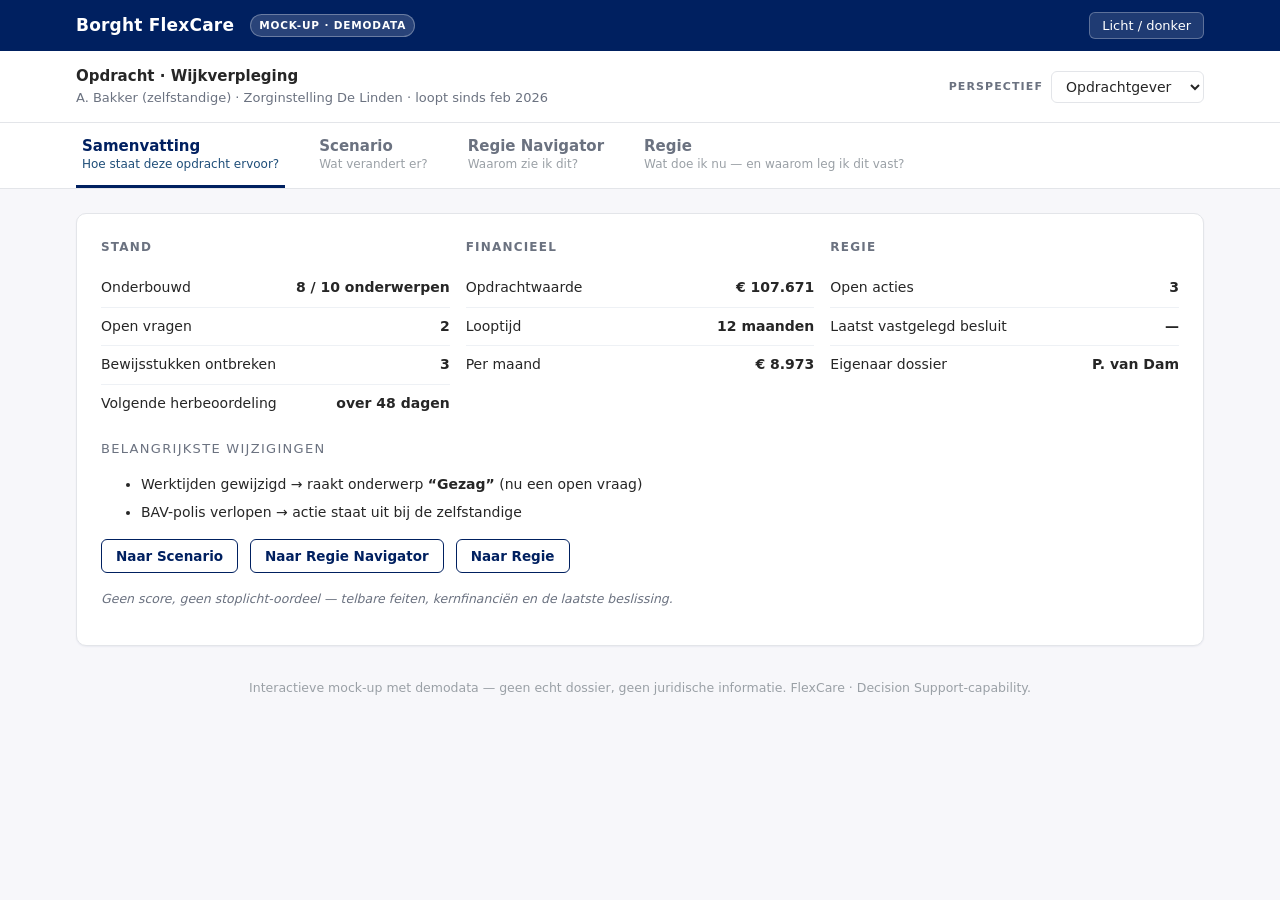
==== decision-support/index.html @ 343430d6 "prototypes: publiceer goedgekeurde mock-ups" ====
<!DOCTYPE html>
<html lang="nl">
<head>
<meta charset="UTF-8">
<meta name="viewport" content="width=device-width, initial-scale=1.0">
<meta name="color-scheme" content="light dark">
<meta name="robots" content="noindex, nofollow">
<title>FlexCare — Decision Support (mock-up)</title>
<link rel="stylesheet" href="style.css">
</head>
<body>
<header class="topbar"><div class="wrap">
  <span class="brand">Borght FlexCare</span>
  <span class="demo-badge">Mock-up · demodata</span>
  <span class="spacer"></span>
  <button class="theme-btn" id="theme" aria-label="Wissel licht/donker thema">Licht / donker</button>
</div></header>

<div class="context"><div class="wrap">
  <div>
    <div class="opdracht-title">Opdracht · Wijkverpleging</div>
    <div class="opdracht-sub">A. Bakker (zelfstandige) · Zorginstelling De Linden · loopt sinds feb 2026</div>
  </div>
  <div class="persp">
    <span class="lbl">Perspectief</span>
    <select id="persp" aria-label="Perspectief">
      <option value="og">Opdrachtgever</option><option value="on">Opdrachtnemer</option>
      <option value="im">Intermediair</option><option value="ac">Accountant</option><option value="ju">Jurist</option>
    </select>
  </div>
</div></div>

<nav class="tabs" role="tablist" aria-label="Weergaven"><div class="wrap">
  <button class="tab" role="tab" aria-selected="true" data-w="w0">Samenvatting<span class="q">Hoe staat deze opdracht ervoor?</span></button>
  <button class="tab" role="tab" aria-selected="false" data-w="w1">Scenario<span class="q">Wat verandert er?</span></button>
  <button class="tab" role="tab" aria-selected="false" data-w="w2">Regie Navigator<span class="q">Waarom zie ik dit?</span></button>
  <button class="tab" role="tab" aria-selected="false" data-w="w3">Regie<span class="q">Wat doe ik nu — en waarom leg ik dit vast?</span></button>
</div></nav>

<main class="wrap">

  <!-- SAMENVATTING (entree directie) -->
  <section class="world active" id="w0" role="tabpanel">
    <div class="card">
      <div class="cockpit">
        <div class="col">
          <h4>Stand</h4>
          <div class="fact"><span>Onderbouwd</span><b class="num">8 / 10 onderwerpen</b></div>
          <div class="fact"><span>Open vragen</span><b class="num">2</b></div>
          <div class="fact"><span>Bewijsstukken ontbreken</span><b class="num">3</b></div>
          <div class="fact"><span>Volgende herbeoordeling</span><b class="num">over 48 dagen</b></div>
        </div>
        <div class="col">
          <h4>Financieel</h4>
          <div class="fact"><span id="s-label">Opdrachtwaarde</span><b class="num" id="s-waarde">€ 106.080</b></div>
          <div class="fact"><span>Looptijd</span><b class="num" id="s-loop">12 maanden</b></div>
          <div class="fact"><span>Per maand</span><b class="num" id="s-maand">€ 8.840</b></div>
        </div>
        <div class="col">
          <h4>Regie</h4>
          <div class="fact"><span>Open acties</span><b class="num">3</b></div>
          <div class="fact"><span>Laatst vastgelegd besluit</span><b id="s-besluit">—</b></div>
          <div class="fact"><span>Eigenaar dossier</span><b>P. van Dam</b></div>
        </div>
      </div>
      <div class="changes">
        <p class="sectiontitle">Belangrijkste wijzigingen</p>
        <ul>
          <li>Werktijden gewijzigd → raakt onderwerp <b>“Gezag”</b> (nu een open vraag)</li>
          <li>BAV-polis verlopen → actie staat uit bij de zelfstandige</li>
        </ul>
      </div>
      <div class="gotos">
        <button class="btn ghost" data-goto="w1">Naar Scenario</button>
        <button class="btn ghost" data-goto="w2">Naar Regie Navigator</button>
        <button class="btn ghost" data-goto="w3">Naar Regie</button>
      </div>
      <p class="no-verdict">Geen score, geen stoplicht-oordeel — telbare feiten, kernfinanciën en de laatste beslissing.</p>
    </div>
  </section>

  <!-- WERELD 1 — SCENARIO -->
  <section class="world" id="w1" role="tabpanel">
    <div class="grid2">
      <div class="card">
        <h3>Parameters</h3>
        <div class="fields">
          <div class="field"><label class="lbl">Uurtarief (€)</label><input type="number" id="tarief" value="85" min="0" step="1"></div>
          <div class="field"><label class="lbl">Uren per week</label><input type="number" id="uren" value="24" min="0" step="1"></div>
          <div class="field"><label class="lbl">Looptijd (mnd)</label><input type="number" id="loop" value="12" min="1" step="1"></div>
          <div class="field"><label class="lbl">Indexatie (%)</label><input type="number" id="idx" value="3" min="0" step="1"></div>
        </div>
        <div style="margin-top:var(--sp-4);">
          <label class="lbl" style="display:block;margin-bottom:6px;">Werktijden (feitelijk kenmerk)</label>
          <div class="seg" role="group" aria-label="Werktijden">
            <button id="wt-vrij" aria-pressed="true">Vrij te bepalen</button>
            <button id="wt-og" aria-pressed="false">Door opdrachtgever</button>
          </div>
        </div>
        <div class="scenctl">
          <button class="btn" id="save-scen">Opslaan als scenario</button>
          <button class="btn ghost" id="cmp-scen">Vergelijken</button>
        </div>
        <div class="saved" id="saved"></div>
        <div class="note">Feitelijke kenmerken (werktijden) raken de <b>Regie Navigator</b>, niet het geld.</div>
      </div>

      <div class="card">
        <div class="kpi"><span class="lbl" id="k-label">Totale investering</span><div class="v num" id="k-total">€ 106.080</div></div>
        <div style="display:flex;gap:var(--sp-8);">
          <div class="kpi" style="border:none;"><span class="lbl">Per maand</span><div class="v sub num" id="k-maand">€ 8.840</div></div>
          <div class="kpi" style="border:none;"><span class="lbl">Per jaar</span><div class="v sub num" id="k-jaar">€ 106.080</div></div>
        </div>
        <div class="insight">
          <h4>Wat verandert er écht?</h4>
          <div class="lever"><span class="dot money"></span><div><b>Financiële hefbomen</b> — tarief, uren, looptijd, indexatie. Bewegen de opdrachtwaarde.</div></div>
          <div class="lever"><span class="dot fact"></span><div><b>Feitelijke hefbomen</b> — werktijden, vervanging, inbedding. Bewegen de <b>onderbouwing</b>, niet het geld.</div></div>
          <div class="banner" id="decouple">Een hoger tarief verandert de <b>opdrachtwaarde</b> — maar <b>niets</b> aan gezag, vervanging of bewijs.</div>
        </div>
      </div>
    </div>

    <div class="card" style="margin-top:var(--sp-6);">
      <h3>Tijdlijn — wat komt eraan?</h3>
      <div class="timeline"><div class="axis" id="axis"></div>
        <div class="legend">
          <span><span class="dot" style="width:10px;height:10px;background:var(--navy);"></span> Tijd-gedreven (kalender)</span>
          <span><span class="dot" style="width:10px;height:10px;background:var(--warn);"></span> Event-gedreven (komt binnen)</span>
        </div>
      </div>
      <div class="note">De tijdlijn toont <b>wanneer</b> iets speelt — nooit <b>hoe</b> het juridisch afloopt.</div>
    </div>
  </section>

  <!-- WERELD 2 — REGIE NAVIGATOR -->
  <section class="world" id="w2" role="tabpanel">
    <div class="card">
      <div class="tally">
        <div><span class="big num">8/10</span> <span class="lbl">onderwerpen onderbouwd</span></div>
        <div class="item"><b class="num">2</b> open vragen</div>
        <div class="item"><b class="num">3</b> bewijsstukken ontbreken</div>
      </div>
      <div style="overflow-x:auto;">
        <table><thead><tr><th>Onderwerp</th><th>Feiten bekend</th><th>Bron</th><th>Bewijs</th><th>Aandacht</th></tr></thead>
        <tbody id="navbody"></tbody></table>
      </div>
      <p class="no-verdict">Geen oordeel, geen score, geen “groen = veilig”. Alleen: wat is bekend, waaruit blijkt het, en wat ontbreekt nog.</p>
    </div>
  </section>

  <!-- WERELD 3 — REGIE -->
  <section class="world" id="w3" role="tabpanel">
    <p class="note" style="margin:0 0 var(--sp-4);">Regie omvat <b>acties, besluiten, eigenaarschap, planning en audit</b>. Het besluit is hier een gevolg, geen apart eiland.</p>
    <div class="regie-cols">
      <div class="card">
        <h3>Acties — wat moet er nu gebeuren?</h3>
        <div id="actions"></div>
        <p class="no-verdict">Elke actie komt uit een openstaand punt of uit de tijdlijn — niet uit een oordeel.</p>
      </div>
      <div class="card">
        <h3>Besluit — waarop rust mijn keuze?</h3>
        <div class="opts" role="group" aria-label="Besluit">
          <button class="opt" aria-pressed="true">Verlengen</button><button class="opt" aria-pressed="false">Beëindigen</button>
          <button class="opt" aria-pressed="false">Herzien</button><button class="opt" aria-pressed="false">Aanhouden</button>
        </div>
        <p class="sectiontitle">Waarop rust deze keuze? — feiten, geen advies</p>
        <ul class="basis">
          <li><span class="mark yes">✓</span> Alle relevante feiten bekend</li>
          <li><span class="mark yes">✓</span> Financieel akkoord (scenario vastgelegd)</li>
          <li><span class="mark yes">✓</span> Contractvoorwaarden akkoord</li>
          <li><span class="mark partial">◐</span> Onderbouwing: 8/10 onderwerpen — <b>2 open vragen</b></li>
        </ul>
        <textarea id="reason" placeholder="Toelichting bij dit besluit (optioneel) — wordt vastgelegd in het auditspoor"></textarea>
        <div style="margin-top:var(--sp-4);display:flex;gap:var(--sp-3);align-items:center;">
          <button class="btn" id="commit">Vastleggen als beslissing</button>
          <span class="note" style="margin:0;">De mens beslist; het systeem legt vast.</span>
        </div>
        <div class="audit" id="audit">
          <p class="sectiontitle" style="margin-bottom:8px;">Auditspoor</p>
          <div class="entry"><span class="t num">06 feb 2026</span> Modelovereenkomst goedgekeurd — P. van Dam</div>
          <div class="entry"><span class="t num">28 jun 2026</span> Herbeoordeling gemarkeerd — Systeem</div>
        </div>
      </div>
    </div>
  </section>

  <p class="foot">Interactieve mock-up met demodata — geen echt dossier, geen juridische informatie. FlexCare · Decision Support-capability.</p>
</main>

<div class="toast" id="toast" role="status" aria-live="polite"></div>
<script src="app.js"></script>
</body>
</html>
---- decision-support/style.css ----
:root{
    --navy:#002060; --navy-2:#1F4E79; --blue:#0069B4; --green:#8CC63F;
    --ink:#262626; --surface:#F7F7FA; --card:#FFFFFF;
    --g700:#4A4A4A; --g500:#6B7280; --g400:#9AA0A6; --g200:#E3E5E9; --g100:#EEF1F5;
    --ok:#2E7D32; --ok-bg:#E8F3E8; --warn:#B8860B; --warn-bg:#FBF1DD;
    --err:#C62828; --err-bg:#FBEAEA;
    --radius:10px; --radius-sm:6px;
    --shadow-1:0 1px 2px rgba(0,32,96,.06); --shadow-2:0 6px 20px rgba(0,32,96,.10);
    --sp-1:4px; --sp-2:8px; --sp-3:12px; --sp-4:16px; --sp-6:24px; --sp-8:32px;
    --font:Calibri,"Segoe UI",system-ui,-apple-system,Arial,sans-serif; --track:.10em;
    --bar:var(--navy); --ground:var(--surface);
  }
  @media (prefers-color-scheme:dark){
    :root{--navy:#7FA8E0;--navy-2:#5C86BE;--blue:#4E9BE0;--ink:#E7EAF0;--surface:#0E1420;--card:#161E2E;
      --g700:#C4CBD6;--g500:#9BA5B4;--g400:#7C8698;--g200:#2A3446;--g100:#1D2634;--ok:#6FBF73;--ok-bg:#14301A;
      --warn:#E0B84E;--warn-bg:#33290F;--err:#F0918C;--err-bg:#3A1817;
      --shadow-1:0 1px 2px rgba(0,0,0,.4);--shadow-2:0 6px 20px rgba(0,0,0,.5);--bar:#0A1120;--ground:#0A0F18;}
  }
  :root[data-theme="light"]{--navy:#002060;--navy-2:#1F4E79;--blue:#0069B4;--ink:#262626;--surface:#F7F7FA;--card:#FFFFFF;
    --g700:#4A4A4A;--g500:#6B7280;--g400:#9AA0A6;--g200:#E3E5E9;--g100:#EEF1F5;--ok:#2E7D32;--ok-bg:#E8F3E8;
    --warn:#B8860B;--warn-bg:#FBF1DD;--err:#C62828;--err-bg:#FBEAEA;--bar:var(--navy);--ground:var(--surface);}
  :root[data-theme="dark"]{--navy:#7FA8E0;--navy-2:#5C86BE;--blue:#4E9BE0;--ink:#E7EAF0;--surface:#0E1420;--card:#161E2E;
    --g700:#C4CBD6;--g500:#9BA5B4;--g400:#7C8698;--g200:#2A3446;--g100:#1D2634;--ok:#6FBF73;--ok-bg:#14301A;
    --warn:#E0B84E;--warn-bg:#33290F;--err:#F0918C;--err-bg:#3A1817;--bar:#0A1120;--ground:#0A0F18;}

  *{box-sizing:border-box;}
  body{margin:0;font-family:var(--font);color:var(--ink);background:var(--ground);font-size:15px;line-height:1.55;-webkit-font-smoothing:antialiased;}
  .wrap{max-width:1160px;margin:0 auto;padding:0 var(--sp-4) var(--sp-8);}
  h1,h2,h3,h4{margin:0;text-wrap:balance;}
  .num{font-variant-numeric:tabular-nums;}
  button{font-family:inherit;cursor:pointer;}
  .lbl{font-size:11px;font-weight:700;letter-spacing:var(--track);text-transform:uppercase;color:var(--g500);}

  .topbar{background:var(--bar);color:#fff;padding:12px 0;}
  .topbar .wrap{display:flex;align-items:center;gap:var(--sp-4);padding-bottom:0;}
  .brand{font-size:17px;font-weight:700;letter-spacing:.2px;}
  .demo-badge{font-size:10.5px;font-weight:700;letter-spacing:.08em;text-transform:uppercase;background:rgba(255,255,255,.16);border:1px solid rgba(255,255,255,.3);padding:2px 8px;border-radius:999px;}
  .topbar .spacer{flex:1;}
  .theme-btn{background:rgba(255,255,255,.12);color:#fff;border:1px solid rgba(255,255,255,.28);border-radius:var(--radius-sm);padding:5px 12px;font-size:13px;}

  .context{background:var(--card);border-bottom:1px solid var(--g200);}
  .context .wrap{display:flex;align-items:center;gap:var(--sp-4);flex-wrap:wrap;padding-top:14px;padding-bottom:14px;}
  .opdracht-title{font-size:15px;font-weight:700;color:var(--ink);}
  .opdracht-sub{font-size:13px;color:var(--g500);}
  .persp{display:flex;align-items:center;gap:var(--sp-2);margin-left:auto;}
  select{font-family:inherit;font-size:14px;padding:6px 10px;border:1px solid var(--g200);border-radius:var(--radius-sm);background:var(--card);color:var(--ink);}

  .tabs{border-bottom:1px solid var(--g200);background:var(--card);}
  .tabs .wrap{display:flex;gap:6px;flex-wrap:wrap;padding-bottom:0;padding-top:0;}
  .tab{background:none;border:none;border-bottom:3px solid transparent;padding:14px 6px;margin-right:22px;color:var(--g500);font-size:15px;font-weight:600;display:flex;flex-direction:column;gap:2px;text-align:left;}
  .tab .q{font-size:12px;font-weight:500;color:var(--g400);}
  .tab[aria-selected="true"]{color:var(--navy);border-bottom-color:var(--navy);}
  .tab[aria-selected="true"] .q{color:var(--navy-2);}
  .tab:focus-visible{outline:2px solid var(--blue);outline-offset:2px;border-radius:4px;}

  .world{display:none;padding-top:var(--sp-6);}
  .world.active{display:block;animation:fade .25s ease;}
  @keyframes fade{from{opacity:0;transform:translateY(4px);}to{opacity:1;transform:none;}}
  @media (prefers-reduced-motion:reduce){.world.active{animation:none;} *{transition:none!important;}}

  .card{background:var(--card);border:1px solid var(--g200);border-radius:var(--radius);box-shadow:var(--shadow-1);padding:var(--sp-6);}
  .card h3{font-size:15px;color:var(--navy);margin-bottom:var(--sp-4);}
  .grid2{display:grid;grid-template-columns:360px 1fr;gap:var(--sp-6);align-items:start;}
  @media (max-width:820px){.grid2{grid-template-columns:1fr;}}

  /* Samenvatting cockpit */
  .cockpit{display:grid;grid-template-columns:repeat(3,1fr);gap:var(--sp-4);}
  @media (max-width:820px){.cockpit{grid-template-columns:1fr;}}
  .col h4{font-size:12px;letter-spacing:var(--track);text-transform:uppercase;color:var(--g500);margin-bottom:var(--sp-3);}
  .fact{display:flex;justify-content:space-between;gap:var(--sp-3);padding:8px 0;border-bottom:1px solid var(--g100);font-size:14px;}
  .fact:last-child{border-bottom:none;}
  .fact b{font-variant-numeric:tabular-nums;}
  .changes{margin-top:var(--sp-4);}
  .changes li{font-size:14px;margin:6px 0;}
  .gotos{display:flex;gap:var(--sp-3);flex-wrap:wrap;margin-top:var(--sp-4);}

  /* Invoervelden */
  .fields{display:grid;grid-template-columns:1fr 1fr;gap:var(--sp-3) var(--sp-4);}
  .field label{display:block;margin-bottom:4px;}
  input[type=number]{width:100%;font-family:inherit;font-size:15px;padding:8px 10px;border:1px solid var(--g200);border-radius:var(--radius-sm);background:var(--card);color:var(--ink);font-variant-numeric:tabular-nums;}
  input[type=number]:focus-visible{outline:2px solid var(--blue);outline-offset:1px;}
  .seg{display:inline-flex;border:1px solid var(--g200);border-radius:var(--radius-sm);overflow:hidden;}
  .seg button{background:var(--card);border:none;padding:7px 12px;font-size:13px;color:var(--g700);}
  .seg button[aria-pressed="true"]{background:var(--navy);color:#fff;}
  .scenctl{display:flex;gap:var(--sp-2);flex-wrap:wrap;margin-top:var(--sp-4);}
  .saved{display:flex;gap:var(--sp-2);flex-wrap:wrap;margin-top:var(--sp-3);}
  .scen{border:1px solid var(--g200);border-radius:var(--radius-sm);padding:8px 10px;font-size:13px;min-width:120px;}
  .scen .n{font-weight:700;} .scen .t{color:var(--g500);}
  .scen .acts{display:flex;gap:8px;margin-top:6px;}
  .scen .acts button{font-size:12px;border:none;background:none;color:var(--blue);padding:0;}

  .kpi{padding:var(--sp-4) 0;border-bottom:1px solid var(--g100);}
  .kpi .v{font-size:30px;font-weight:700;letter-spacing:-.5px;}
  .kpi .v.sub{font-size:20px;color:var(--g700);}
  .insight{margin-top:var(--sp-4);background:var(--g100);border-radius:var(--radius-sm);padding:var(--sp-4);}
  .insight h4{margin:0 0 8px;font-size:13px;letter-spacing:var(--track);text-transform:uppercase;color:var(--g500);}
  .lever{display:flex;gap:8px;align-items:flex-start;font-size:14px;margin:6px 0;}
  .dot{width:9px;height:9px;border-radius:50%;margin-top:6px;flex:none;}
  .dot.money{background:var(--blue);} .dot.fact{background:var(--warn);}
  .note{font-size:13px;color:var(--g500);margin-top:var(--sp-3);}
  .banner{background:var(--warn-bg);border:1px solid var(--warn);color:var(--ink);border-radius:var(--radius-sm);padding:10px 14px;font-size:13.5px;margin-top:var(--sp-4);}

  .tally{display:flex;gap:var(--sp-6);flex-wrap:wrap;align-items:center;margin-bottom:var(--sp-4);}
  .tally .big{font-size:26px;font-weight:700;}
  .tally .item{font-size:14px;color:var(--g700);} .tally .item b{color:var(--ink);}
  table{width:100%;border-collapse:collapse;}
  thead th{text-align:left;font-size:11px;letter-spacing:var(--track);text-transform:uppercase;color:var(--g500);padding:10px 12px;border-bottom:1px solid var(--g200);font-weight:700;}
  tbody td{padding:12px;border-bottom:1px solid var(--g100);font-size:14px;vertical-align:middle;}
  tbody tr.head-row{cursor:pointer;} tbody tr.head-row:hover{background:var(--g100);}
  tbody tr:focus-visible{outline:2px solid var(--blue);outline-offset:-2px;}
  .state{display:inline-flex;align-items:center;gap:7px;font-weight:600;}
  .state .g{width:9px;height:9px;border-radius:50%;flex:none;}
  .g.full{background:var(--ok);} .g.part{background:var(--warn);} .g.none{background:var(--err);}
  .src{font-size:12px;color:var(--g500);}
  .badge{font-size:11.5px;font-weight:700;padding:2px 9px;border-radius:999px;display:inline-block;}
  .badge.ok{background:var(--ok-bg);color:var(--ok);}
  .badge.miss{background:var(--err-bg);color:var(--err);}
  .badge.open{background:var(--warn-bg);color:var(--warn);}
  .badge.neutral{background:var(--g100);color:var(--g500);}
  .detail{display:none;background:var(--g100);} .detail.show{display:table-row;}
  .detail td{padding:14px 18px;}
  .detail .chain{display:flex;flex-wrap:wrap;gap:var(--sp-4);font-size:13.5px;}
  .detail .step b{display:block;font-size:11px;letter-spacing:var(--track);text-transform:uppercase;color:var(--g500);margin-bottom:2px;}
  .no-verdict{font-size:12.5px;color:var(--g500);margin-top:var(--sp-4);font-style:italic;}

  .timeline{margin:var(--sp-6) 0 var(--sp-2);}
  .axis{height:2px;background:var(--g200);position:relative;margin:38px 8px 30px;}
  .mk{position:absolute;top:-6px;transform:translateX(-50%);text-align:center;}
  .mk .pin{width:12px;height:12px;border-radius:50%;margin:0 auto;border:2px solid var(--card);}
  .mk .pin.time{background:var(--navy);} .mk .pin.event{background:var(--warn);}
  .mk .cap{position:absolute;top:16px;left:50%;transform:translateX(-50%);white-space:nowrap;font-size:11.5px;color:var(--g700);}
  .mk .when{position:absolute;top:-30px;left:50%;transform:translateX(-50%);font-size:11px;color:var(--g400);white-space:nowrap;}
  .legend{display:flex;gap:var(--sp-6);font-size:12.5px;color:var(--g500);margin-top:8px;}
  .legend span{display:inline-flex;align-items:center;gap:6px;}

  .regie-cols{display:grid;grid-template-columns:1fr 1fr;gap:var(--sp-6);align-items:start;}
  @media (max-width:820px){.regie-cols{grid-template-columns:1fr;}}
  .action{display:flex;align-items:center;gap:var(--sp-3);padding:14px 0;border-bottom:1px solid var(--g100);}
  .action .why{font-size:12px;color:var(--g500);}
  .action .who{margin-left:auto;font-size:13px;color:var(--g700);}
  .btn{border:1px solid var(--navy);background:var(--navy);color:#fff;border-radius:var(--radius-sm);padding:8px 14px;font-size:13.5px;font-weight:600;}
  .btn.ghost{background:transparent;color:var(--navy);}
  .btn:focus-visible{outline:2px solid var(--blue);outline-offset:2px;}
  .opts{display:flex;gap:var(--sp-3);flex-wrap:wrap;margin-bottom:var(--sp-4);}
  .opt{border:1px solid var(--g200);border-radius:var(--radius-sm);padding:10px 16px;font-size:14px;background:var(--card);color:var(--g700);font-weight:600;}
  .opt[aria-pressed="true"]{border-color:var(--navy);background:var(--navy);color:#fff;}
  .basis{list-style:none;padding:0;margin:0 0 var(--sp-4);}
  .basis li{display:flex;gap:10px;align-items:flex-start;padding:7px 0;font-size:14px;}
  .basis .mark{font-weight:700;flex:none;width:18px;}
  .basis .yes{color:var(--ok);} .basis .partial{color:var(--warn);}
  textarea{width:100%;font-family:inherit;font-size:14px;border:1px solid var(--g200);border-radius:var(--radius-sm);padding:10px;min-height:64px;background:var(--card);color:var(--ink);resize:vertical;}
  .audit{margin-top:var(--sp-4);border-top:1px dashed var(--g200);padding-top:var(--sp-4);}
  .audit .entry{display:flex;gap:10px;font-size:13.5px;color:var(--g700);padding:6px 0;align-items:baseline;}
  .audit .entry .t{color:var(--g400);font-size:12px;min-width:112px;}
  .sectiontitle{font-size:13px;letter-spacing:var(--track);text-transform:uppercase;color:var(--g500);margin:0 0 var(--sp-3);}
  .toast{position:fixed;bottom:22px;left:50%;transform:translateX(-50%) translateY(20px);opacity:0;background:var(--navy);color:#fff;padding:12px 20px;border-radius:var(--radius);box-shadow:var(--shadow-2);font-size:14px;transition:.3s;pointer-events:none;z-index:20;}
  .toast.show{opacity:1;transform:translateX(-50%) translateY(0);}
  .foot{margin-top:var(--sp-8);font-size:12.5px;color:var(--g400);text-align:center;}
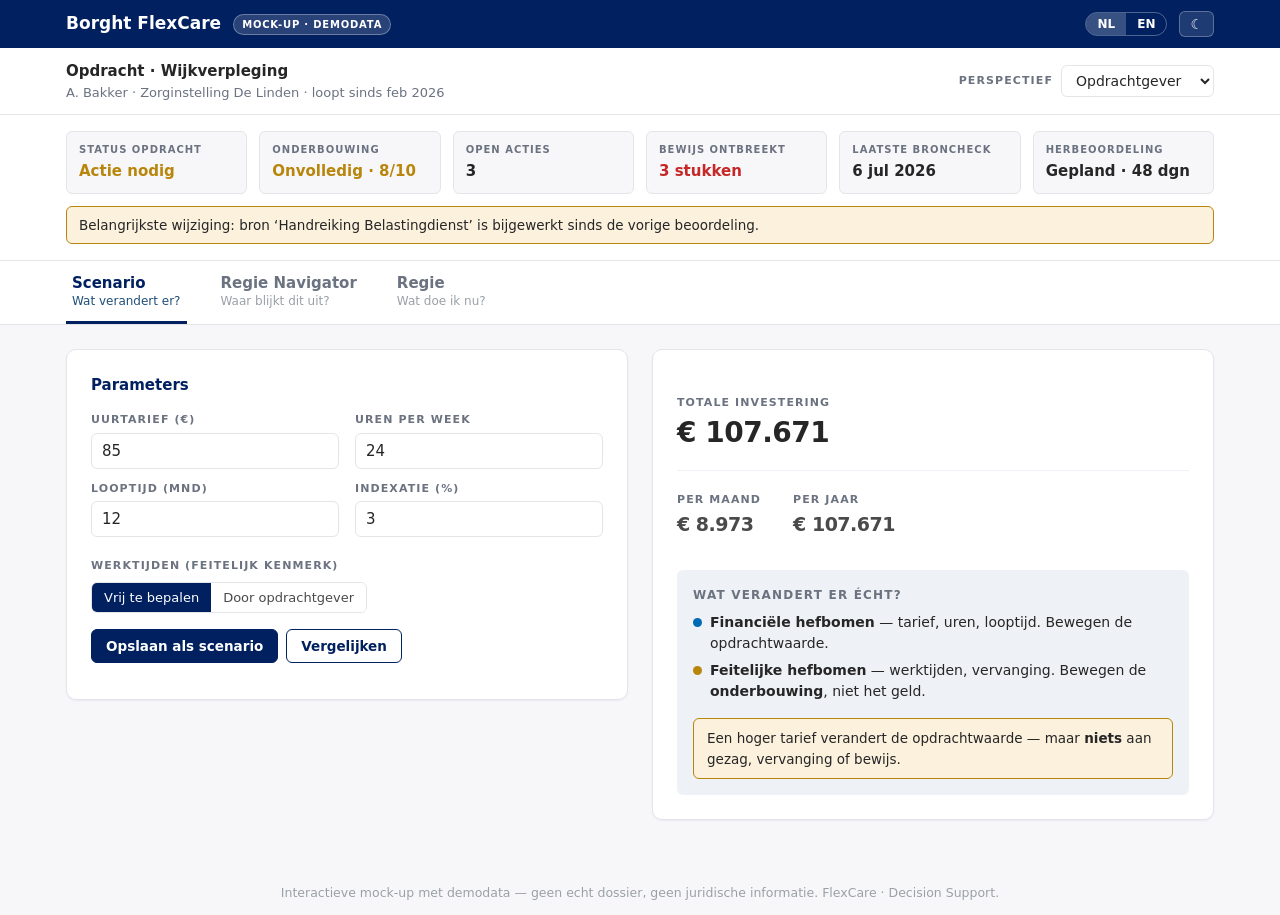
==== commit 3fda6c09: "prototypes: publiceer goedgekeurde mock-ups" ====
--- a/decision-support/index.html
+++ b/decision-support/index.html
@@ -9,126 +9,89 @@
 <link rel="stylesheet" href="style.css">
 </head>
 <body>
+
 <header class="topbar"><div class="wrap">
   <span class="brand">Borght FlexCare</span>
-  <span class="demo-badge">Mock-up · demodata</span>
+  <span class="demo-badge" data-i18n="demo">Mock-up · demodata</span>
   <span class="spacer"></span>
-  <button class="theme-btn" id="theme" aria-label="Wissel licht/donker thema">Licht / donker</button>
+  <div class="lang" role="group" aria-label="Taal / Language">
+    <button id="lang-nl" class="lang-btn" aria-pressed="true">NL</button>
+    <button id="lang-en" class="lang-btn" aria-pressed="false">EN</button>
+  </div>
+  <button class="theme-btn" id="theme" aria-label="Thema">☾</button>
 </div></header>
 
 <div class="context"><div class="wrap">
   <div>
-    <div class="opdracht-title">Opdracht · Wijkverpleging</div>
-    <div class="opdracht-sub">A. Bakker (zelfstandige) · Zorginstelling De Linden · loopt sinds feb 2026</div>
+    <div class="opdracht-title" data-i18n="opdracht.title">Opdracht · Wijkverpleging</div>
+    <div class="opdracht-sub">A. Bakker · Zorginstelling De Linden · <span data-i18n="opdracht.since">loopt sinds feb 2026</span></div>
   </div>
   <div class="persp">
-    <span class="lbl">Perspectief</span>
+    <span class="lbl" data-i18n="perspectief">Perspectief</span>
     <select id="persp" aria-label="Perspectief">
-      <option value="og">Opdrachtgever</option><option value="on">Opdrachtnemer</option>
-      <option value="im">Intermediair</option><option value="ac">Accountant</option><option value="ju">Jurist</option>
+      <option value="og" data-i18n="persp.og">Opdrachtgever</option>
+      <option value="on" data-i18n="persp.on">Opdrachtnemer</option>
+      <option value="im" data-i18n="persp.im">Intermediair</option>
+      <option value="ac" data-i18n="persp.ac">Accountant</option>
+      <option value="ju" data-i18n="persp.ju">Jurist</option>
     </select>
   </div>
 </div></div>
 
-<nav class="tabs" role="tablist" aria-label="Weergaven"><div class="wrap">
-  <button class="tab" role="tab" aria-selected="true" data-w="w0">Samenvatting<span class="q">Hoe staat deze opdracht ervoor?</span></button>
-  <button class="tab" role="tab" aria-selected="false" data-w="w1">Scenario<span class="q">Wat verandert er?</span></button>
-  <button class="tab" role="tab" aria-selected="false" data-w="w2">Regie Navigator<span class="q">Waarom zie ik dit?</span></button>
-  <button class="tab" role="tab" aria-selected="false" data-w="w3">Regie<span class="q">Wat doe ik nu — en waarom leg ik dit vast?</span></button>
+<!-- MANAGEMENTCOCKPIT (persistent, boven de werelden) -->
+<div class="cockpit-band"><div class="wrap">
+  <div class="cockpit" id="cockpit"><!-- tiles via JS --></div>
+  <div class="change" id="change"><!-- belangrijkste wijziging via JS --></div>
+</div></div>
+
+<nav class="tabs" role="tablist" aria-label="Werelden"><div class="wrap">
+  <button class="tab" role="tab" aria-selected="true" data-w="w1">
+    <span data-i18n="w1.tab">Scenario</span><span class="q" data-i18n="w1.q">Wat verandert er?</span></button>
+  <button class="tab" role="tab" aria-selected="false" data-w="w2">
+    <span data-i18n="w2.tab">Regie Navigator</span><span class="q" data-i18n="w2.q">Waar blijkt dit uit?</span></button>
+  <button class="tab" role="tab" aria-selected="false" data-w="w3">
+    <span data-i18n="w3.tab">Regie</span><span class="q" data-i18n="w3.q">Wat doe ik nu?</span></button>
 </div></nav>
 
 <main class="wrap">
 
-  <!-- SAMENVATTING (entree directie) -->
-  <section class="world active" id="w0" role="tabpanel">
-    <div class="card">
-      <div class="cockpit">
-        <div class="col">
-          <h4>Stand</h4>
-          <div class="fact"><span>Onderbouwd</span><b class="num">8 / 10 onderwerpen</b></div>
-          <div class="fact"><span>Open vragen</span><b class="num">2</b></div>
-          <div class="fact"><span>Bewijsstukken ontbreken</span><b class="num">3</b></div>
-          <div class="fact"><span>Volgende herbeoordeling</span><b class="num">over 48 dagen</b></div>
-        </div>
-        <div class="col">
-          <h4>Financieel</h4>
-          <div class="fact"><span id="s-label">Opdrachtwaarde</span><b class="num" id="s-waarde">€ 106.080</b></div>
-          <div class="fact"><span>Looptijd</span><b class="num" id="s-loop">12 maanden</b></div>
-          <div class="fact"><span>Per maand</span><b class="num" id="s-maand">€ 8.840</b></div>
-        </div>
-        <div class="col">
-          <h4>Regie</h4>
-          <div class="fact"><span>Open acties</span><b class="num">3</b></div>
-          <div class="fact"><span>Laatst vastgelegd besluit</span><b id="s-besluit">—</b></div>
-          <div class="fact"><span>Eigenaar dossier</span><b>P. van Dam</b></div>
-        </div>
-      </div>
-      <div class="changes">
-        <p class="sectiontitle">Belangrijkste wijzigingen</p>
-        <ul>
-          <li>Werktijden gewijzigd → raakt onderwerp <b>“Gezag”</b> (nu een open vraag)</li>
-          <li>BAV-polis verlopen → actie staat uit bij de zelfstandige</li>
-        </ul>
-      </div>
-      <div class="gotos">
-        <button class="btn ghost" data-goto="w1">Naar Scenario</button>
-        <button class="btn ghost" data-goto="w2">Naar Regie Navigator</button>
-        <button class="btn ghost" data-goto="w3">Naar Regie</button>
-      </div>
-      <p class="no-verdict">Geen score, geen stoplicht-oordeel — telbare feiten, kernfinanciën en de laatste beslissing.</p>
-    </div>
-  </section>
-
   <!-- WERELD 1 — SCENARIO -->
-  <section class="world" id="w1" role="tabpanel">
+  <section class="world active" id="w1" role="tabpanel">
     <div class="grid2">
       <div class="card">
-        <h3>Parameters</h3>
+        <h3 data-i18n="w1.params">Parameters</h3>
         <div class="fields">
-          <div class="field"><label class="lbl">Uurtarief (€)</label><input type="number" id="tarief" value="85" min="0" step="1"></div>
-          <div class="field"><label class="lbl">Uren per week</label><input type="number" id="uren" value="24" min="0" step="1"></div>
-          <div class="field"><label class="lbl">Looptijd (mnd)</label><input type="number" id="loop" value="12" min="1" step="1"></div>
-          <div class="field"><label class="lbl">Indexatie (%)</label><input type="number" id="idx" value="3" min="0" step="1"></div>
+          <div class="field"><label class="lbl" data-i18n="f.tarief">Uurtarief (€)</label><input type="number" id="tarief" value="85" min="0"></div>
+          <div class="field"><label class="lbl" data-i18n="f.uren">Uren per week</label><input type="number" id="uren" value="24" min="0"></div>
+          <div class="field"><label class="lbl" data-i18n="f.loop">Looptijd (mnd)</label><input type="number" id="loop" value="12" min="1"></div>
+          <div class="field"><label class="lbl" data-i18n="f.idx">Indexatie (%)</label><input type="number" id="idx" value="3" min="0"></div>
         </div>
-        <div style="margin-top:var(--sp-4);">
-          <label class="lbl" style="display:block;margin-bottom:6px;">Werktijden (feitelijk kenmerk)</label>
-          <div class="seg" role="group" aria-label="Werktijden">
-            <button id="wt-vrij" aria-pressed="true">Vrij te bepalen</button>
-            <button id="wt-og" aria-pressed="false">Door opdrachtgever</button>
+        <div style="margin-top:16px;">
+          <label class="lbl" data-i18n="f.werktijden">Werktijden (feitelijk kenmerk)</label>
+          <div class="seg" role="group">
+            <button id="wt-vrij" aria-pressed="true" data-i18n="wt.vrij">Vrij te bepalen</button>
+            <button id="wt-og" aria-pressed="false" data-i18n="wt.og">Door opdrachtgever</button>
           </div>
         </div>
         <div class="scenctl">
-          <button class="btn" id="save-scen">Opslaan als scenario</button>
-          <button class="btn ghost" id="cmp-scen">Vergelijken</button>
+          <button class="btn" id="save-scen" data-i18n="scen.save">Opslaan als scenario</button>
+          <button class="btn ghost" id="cmp-scen" data-i18n="scen.cmp">Vergelijken</button>
         </div>
         <div class="saved" id="saved"></div>
-        <div class="note">Feitelijke kenmerken (werktijden) raken de <b>Regie Navigator</b>, niet het geld.</div>
       </div>
-
       <div class="card">
         <div class="kpi"><span class="lbl" id="k-label">Totale investering</span><div class="v num" id="k-total">€ 106.080</div></div>
-        <div style="display:flex;gap:var(--sp-8);">
-          <div class="kpi" style="border:none;"><span class="lbl">Per maand</span><div class="v sub num" id="k-maand">€ 8.840</div></div>
-          <div class="kpi" style="border:none;"><span class="lbl">Per jaar</span><div class="v sub num" id="k-jaar">€ 106.080</div></div>
+        <div style="display:flex;gap:32px;">
+          <div class="kpi" style="border:none;"><span class="lbl" data-i18n="k.maand">Per maand</span><div class="v sub num" id="k-maand">€ 8.840</div></div>
+          <div class="kpi" style="border:none;"><span class="lbl" data-i18n="k.jaar">Per jaar</span><div class="v sub num" id="k-jaar">€ 106.080</div></div>
         </div>
         <div class="insight">
-          <h4>Wat verandert er écht?</h4>
-          <div class="lever"><span class="dot money"></span><div><b>Financiële hefbomen</b> — tarief, uren, looptijd, indexatie. Bewegen de opdrachtwaarde.</div></div>
-          <div class="lever"><span class="dot fact"></span><div><b>Feitelijke hefbomen</b> — werktijden, vervanging, inbedding. Bewegen de <b>onderbouwing</b>, niet het geld.</div></div>
-          <div class="banner" id="decouple">Een hoger tarief verandert de <b>opdrachtwaarde</b> — maar <b>niets</b> aan gezag, vervanging of bewijs.</div>
+          <h4 data-i18n="w1.echt">Wat verandert er écht?</h4>
+          <div class="lever"><span class="dot money"></span><div data-i18n="lever.money"><b>Financiële hefbomen</b> — tarief, uren, looptijd. Bewegen de opdrachtwaarde.</div></div>
+          <div class="lever"><span class="dot fact"></span><div data-i18n="lever.fact"><b>Feitelijke hefbomen</b> — werktijden, vervanging. Bewegen de <b>onderbouwing</b>, niet het geld.</div></div>
+          <div class="banner" id="decouple" data-i18n="decouple.default">Een hoger tarief verandert de opdrachtwaarde — maar <b>niets</b> aan gezag, vervanging of bewijs.</div>
         </div>
       </div>
-    </div>
-
-    <div class="card" style="margin-top:var(--sp-6);">
-      <h3>Tijdlijn — wat komt eraan?</h3>
-      <div class="timeline"><div class="axis" id="axis"></div>
-        <div class="legend">
-          <span><span class="dot" style="width:10px;height:10px;background:var(--navy);"></span> Tijd-gedreven (kalender)</span>
-          <span><span class="dot" style="width:10px;height:10px;background:var(--warn);"></span> Event-gedreven (komt binnen)</span>
-        </div>
-      </div>
-      <div class="note">De tijdlijn toont <b>wanneer</b> iets speelt — nooit <b>hoe</b> het juridisch afloopt.</div>
     </div>
   </section>
 
@@ -136,55 +99,61 @@
   <section class="world" id="w2" role="tabpanel">
     <div class="card">
       <div class="tally">
-        <div><span class="big num">8/10</span> <span class="lbl">onderwerpen onderbouwd</span></div>
-        <div class="item"><b class="num">2</b> open vragen</div>
-        <div class="item"><b class="num">3</b> bewijsstukken ontbreken</div>
+        <div><span class="big num">8/10</span> <span class="lbl" data-i18n="nav.onderbouwd">onderwerpen onderbouwd</span></div>
+        <div class="item"><b class="num">2</b> <span data-i18n="nav.open">open vragen</span></div>
+        <div class="item"><b class="num">3</b> <span data-i18n="nav.missing">bewijsstukken ontbreken</span></div>
       </div>
+      <p class="hint" data-i18n="nav.hint">Klik een onderwerp voor “Waar blijkt dit uit?” — feit, bron, URL, opgehaald op, bewijs, actie.</p>
       <div style="overflow-x:auto;">
-        <table><thead><tr><th>Onderwerp</th><th>Feiten bekend</th><th>Bron</th><th>Bewijs</th><th>Aandacht</th></tr></thead>
-        <tbody id="navbody"></tbody></table>
+        <table><thead><tr>
+          <th data-i18n="th.onderwerp">Onderwerp</th><th data-i18n="th.feiten">Feiten bekend</th>
+          <th data-i18n="th.bron">Bron</th><th data-i18n="th.bewijs">Bewijs</th><th data-i18n="th.aandacht">Aandacht</th>
+        </tr></thead><tbody id="navbody"></tbody></table>
       </div>
-      <p class="no-verdict">Geen oordeel, geen score, geen “groen = veilig”. Alleen: wat is bekend, waaruit blijkt het, en wat ontbreekt nog.</p>
+      <p class="no-verdict" data-i18n="nav.noverdict">Geen oordeel, geen score, geen “groen = veilig”. Alleen: wat is bekend, waaruit blijkt het, en wat ontbreekt.</p>
+    </div>
+
+    <div class="grid2" style="margin-top:24px;">
+      <div class="card">
+        <h3 data-i18n="bron.title">Bronnen</h3>
+        <div id="sources"></div>
+      </div>
+      <div class="card monitor">
+        <h3 data-i18n="mon.title">Bronmonitor</h3>
+        <div class="mon-demo" data-i18n="mon.demo">[DEMO] bronmonitoring gesimuleerd — geen echte scraping.</div>
+        <div id="monitor"></div>
+      </div>
     </div>
   </section>
 
   <!-- WERELD 3 — REGIE -->
   <section class="world" id="w3" role="tabpanel">
-    <p class="note" style="margin:0 0 var(--sp-4);">Regie omvat <b>acties, besluiten, eigenaarschap, planning en audit</b>. Het besluit is hier een gevolg, geen apart eiland.</p>
-    <div class="regie-cols">
+    <p class="hint" data-i18n="w3.intro">Regie: acties, besluit en vastlegging. Het besluit is een gevolg, geen apart eiland.</p>
+    <div class="grid2">
       <div class="card">
-        <h3>Acties — wat moet er nu gebeuren?</h3>
+        <h3 data-i18n="acties.title">Acties</h3>
         <div id="actions"></div>
-        <p class="no-verdict">Elke actie komt uit een openstaand punt of uit de tijdlijn — niet uit een oordeel.</p>
       </div>
-      <div class="card">
-        <h3>Besluit — waarop rust mijn keuze?</h3>
-        <div class="opts" role="group" aria-label="Besluit">
-          <button class="opt" aria-pressed="true">Verlengen</button><button class="opt" aria-pressed="false">Beëindigen</button>
-          <button class="opt" aria-pressed="false">Herzien</button><button class="opt" aria-pressed="false">Aanhouden</button>
+      <div class="card decision">
+        <h3 data-i18n="besluit.title">Besluit — waarop rust mijn keuze?</h3>
+        <div class="opts" role="group">
+          <button class="opt" aria-pressed="true" data-i18n="opt.verlengen">Verlengen</button>
+          <button class="opt" aria-pressed="false" data-i18n="opt.beeindigen">Beëindigen</button>
+          <button class="opt" aria-pressed="false" data-i18n="opt.herzien">Herzien</button>
+          <button class="opt" aria-pressed="false" data-i18n="opt.aanhouden">Aanhouden</button>
         </div>
-        <p class="sectiontitle">Waarop rust deze keuze? — feiten, geen advies</p>
-        <ul class="basis">
-          <li><span class="mark yes">✓</span> Alle relevante feiten bekend</li>
-          <li><span class="mark yes">✓</span> Financieel akkoord (scenario vastgelegd)</li>
-          <li><span class="mark yes">✓</span> Contractvoorwaarden akkoord</li>
-          <li><span class="mark partial">◐</span> Onderbouwing: 8/10 onderwerpen — <b>2 open vragen</b></li>
-        </ul>
-        <textarea id="reason" placeholder="Toelichting bij dit besluit (optioneel) — wordt vastgelegd in het auditspoor"></textarea>
-        <div style="margin-top:var(--sp-4);display:flex;gap:var(--sp-3);align-items:center;">
-          <button class="btn" id="commit">Vastleggen als beslissing</button>
-          <span class="note" style="margin:0;">De mens beslist; het systeem legt vast.</span>
+        <p class="sectiontitle" data-i18n="besluit.basis">Waarop rust deze keuze? — feiten, geen advies</p>
+        <ul class="basis" id="basis"></ul>
+        <textarea id="reason" data-i18n-ph="besluit.reason" placeholder="Toelichting bij dit besluit (optioneel) — wordt vastgelegd in het auditspoor"></textarea>
+        <div style="margin-top:16px;">
+          <button class="btn" id="commit" data-i18n="besluit.commit">Vastleggen als beslissing</button>
         </div>
-        <div class="audit" id="audit">
-          <p class="sectiontitle" style="margin-bottom:8px;">Auditspoor</p>
-          <div class="entry"><span class="t num">06 feb 2026</span> Modelovereenkomst goedgekeurd — P. van Dam</div>
-          <div class="entry"><span class="t num">28 jun 2026</span> Herbeoordeling gemarkeerd — Systeem</div>
-        </div>
+        <div class="audit" id="audit"><p class="sectiontitle" data-i18n="audit.title">Auditspoor</p></div>
       </div>
     </div>
   </section>
 
-  <p class="foot">Interactieve mock-up met demodata — geen echt dossier, geen juridische informatie. FlexCare · Decision Support-capability.</p>
+  <p class="foot" data-i18n="foot">Interactieve mock-up met demodata — geen echt dossier, geen juridische informatie. FlexCare · Decision Support.</p>
 </main>
 
 <div class="toast" id="toast" role="status" aria-live="polite"></div>
--- a/decision-support/style.css
+++ b/decision-support/style.css
@@ -1,158 +1,132 @@
 :root{
-    --navy:#002060; --navy-2:#1F4E79; --blue:#0069B4; --green:#8CC63F;
-    --ink:#262626; --surface:#F7F7FA; --card:#FFFFFF;
-    --g700:#4A4A4A; --g500:#6B7280; --g400:#9AA0A6; --g200:#E3E5E9; --g100:#EEF1F5;
-    --ok:#2E7D32; --ok-bg:#E8F3E8; --warn:#B8860B; --warn-bg:#FBF1DD;
-    --err:#C62828; --err-bg:#FBEAEA;
-    --radius:10px; --radius-sm:6px;
-    --shadow-1:0 1px 2px rgba(0,32,96,.06); --shadow-2:0 6px 20px rgba(0,32,96,.10);
-    --sp-1:4px; --sp-2:8px; --sp-3:12px; --sp-4:16px; --sp-6:24px; --sp-8:32px;
-    --font:Calibri,"Segoe UI",system-ui,-apple-system,Arial,sans-serif; --track:.10em;
-    --bar:var(--navy); --ground:var(--surface);
-  }
-  @media (prefers-color-scheme:dark){
-    :root{--navy:#7FA8E0;--navy-2:#5C86BE;--blue:#4E9BE0;--ink:#E7EAF0;--surface:#0E1420;--card:#161E2E;
-      --g700:#C4CBD6;--g500:#9BA5B4;--g400:#7C8698;--g200:#2A3446;--g100:#1D2634;--ok:#6FBF73;--ok-bg:#14301A;
-      --warn:#E0B84E;--warn-bg:#33290F;--err:#F0918C;--err-bg:#3A1817;
-      --shadow-1:0 1px 2px rgba(0,0,0,.4);--shadow-2:0 6px 20px rgba(0,0,0,.5);--bar:#0A1120;--ground:#0A0F18;}
-  }
-  :root[data-theme="light"]{--navy:#002060;--navy-2:#1F4E79;--blue:#0069B4;--ink:#262626;--surface:#F7F7FA;--card:#FFFFFF;
-    --g700:#4A4A4A;--g500:#6B7280;--g400:#9AA0A6;--g200:#E3E5E9;--g100:#EEF1F5;--ok:#2E7D32;--ok-bg:#E8F3E8;
-    --warn:#B8860B;--warn-bg:#FBF1DD;--err:#C62828;--err-bg:#FBEAEA;--bar:var(--navy);--ground:var(--surface);}
-  :root[data-theme="dark"]{--navy:#7FA8E0;--navy-2:#5C86BE;--blue:#4E9BE0;--ink:#E7EAF0;--surface:#0E1420;--card:#161E2E;
-    --g700:#C4CBD6;--g500:#9BA5B4;--g400:#7C8698;--g200:#2A3446;--g100:#1D2634;--ok:#6FBF73;--ok-bg:#14301A;
-    --warn:#E0B84E;--warn-bg:#33290F;--err:#F0918C;--err-bg:#3A1817;--bar:#0A1120;--ground:#0A0F18;}
+  --navy:#002060; --navy-2:#1F4E79; --blue:#0069B4; --green:#8CC63F;
+  --ink:#262626; --surface:#F7F7FA; --card:#FFFFFF;
+  --g700:#4A4A4A; --g500:#6B7280; --g400:#9AA0A6; --g200:#E3E5E9; --g100:#EEF1F5;
+  --ok:#2E7D32; --ok-bg:#E8F3E8; --warn:#B8860B; --warn-bg:#FBF1DD; --err:#C62828; --err-bg:#FBEAEA;
+  --radius:10px; --radius-sm:6px; --shadow-1:0 1px 2px rgba(0,32,96,.06); --shadow-2:0 6px 20px rgba(0,32,96,.10);
+  --sp-2:8px; --sp-3:12px; --sp-4:16px; --sp-6:24px; --sp-8:32px;
+  --font:Calibri,"Segoe UI",system-ui,-apple-system,Arial,sans-serif; --track:.10em; --bar:var(--navy); --ground:var(--surface);
+}
+@media (prefers-color-scheme:dark){:root{--navy:#7FA8E0;--navy-2:#5C86BE;--blue:#4E9BE0;--ink:#E7EAF0;--surface:#0E1420;--card:#161E2E;
+  --g700:#C4CBD6;--g500:#9BA5B4;--g400:#7C8698;--g200:#2A3446;--g100:#1D2634;--ok:#6FBF73;--ok-bg:#14301A;--warn:#E0B84E;--warn-bg:#33290F;
+  --err:#F0918C;--err-bg:#3A1817;--shadow-1:0 1px 2px rgba(0,0,0,.4);--shadow-2:0 6px 20px rgba(0,0,0,.5);--bar:#0A1120;--ground:#0A0F18;}}
+:root[data-theme="light"]{--navy:#002060;--navy-2:#1F4E79;--blue:#0069B4;--ink:#262626;--surface:#F7F7FA;--card:#FFFFFF;--g700:#4A4A4A;
+  --g500:#6B7280;--g400:#9AA0A6;--g200:#E3E5E9;--g100:#EEF1F5;--ok:#2E7D32;--ok-bg:#E8F3E8;--warn:#B8860B;--warn-bg:#FBF1DD;--err:#C62828;--err-bg:#FBEAEA;--bar:var(--navy);--ground:var(--surface);}
+:root[data-theme="dark"]{--navy:#7FA8E0;--navy-2:#5C86BE;--blue:#4E9BE0;--ink:#E7EAF0;--surface:#0E1420;--card:#161E2E;--g700:#C4CBD6;
+  --g500:#9BA5B4;--g400:#7C8698;--g200:#2A3446;--g100:#1D2634;--ok:#6FBF73;--ok-bg:#14301A;--warn:#E0B84E;--warn-bg:#33290F;--err:#F0918C;--err-bg:#3A1817;--bar:#0A1120;--ground:#0A0F18;}
 
-  *{box-sizing:border-box;}
-  body{margin:0;font-family:var(--font);color:var(--ink);background:var(--ground);font-size:15px;line-height:1.55;-webkit-font-smoothing:antialiased;}
-  .wrap{max-width:1160px;margin:0 auto;padding:0 var(--sp-4) var(--sp-8);}
-  h1,h2,h3,h4{margin:0;text-wrap:balance;}
-  .num{font-variant-numeric:tabular-nums;}
-  button{font-family:inherit;cursor:pointer;}
-  .lbl{font-size:11px;font-weight:700;letter-spacing:var(--track);text-transform:uppercase;color:var(--g500);}
+*{box-sizing:border-box;}
+body{margin:0;font-family:var(--font);color:var(--ink);background:var(--ground);font-size:15px;line-height:1.5;-webkit-font-smoothing:antialiased;}
+.wrap{max-width:1180px;margin:0 auto;padding:0 var(--sp-4);}
+h1,h2,h3,h4{margin:0;text-wrap:balance;} .num{font-variant-numeric:tabular-nums;}
+button{font-family:inherit;cursor:pointer;} a{color:var(--blue);}
+.lbl{font-size:11px;font-weight:700;letter-spacing:var(--track);text-transform:uppercase;color:var(--g500);}
+.hint{font-size:13px;color:var(--g500);margin:0 0 var(--sp-4);}
 
-  .topbar{background:var(--bar);color:#fff;padding:12px 0;}
-  .topbar .wrap{display:flex;align-items:center;gap:var(--sp-4);padding-bottom:0;}
-  .brand{font-size:17px;font-weight:700;letter-spacing:.2px;}
-  .demo-badge{font-size:10.5px;font-weight:700;letter-spacing:.08em;text-transform:uppercase;background:rgba(255,255,255,.16);border:1px solid rgba(255,255,255,.3);padding:2px 8px;border-radius:999px;}
-  .topbar .spacer{flex:1;}
-  .theme-btn{background:rgba(255,255,255,.12);color:#fff;border:1px solid rgba(255,255,255,.28);border-radius:var(--radius-sm);padding:5px 12px;font-size:13px;}
+.topbar{background:var(--bar);color:#fff;padding:11px 0;}
+.topbar .wrap{display:flex;align-items:center;gap:var(--sp-3);}
+.brand{font-size:17px;font-weight:700;}
+.demo-badge{font-size:10px;font-weight:700;letter-spacing:.08em;text-transform:uppercase;background:rgba(255,255,255,.16);border:1px solid rgba(255,255,255,.3);padding:2px 8px;border-radius:999px;}
+.spacer{flex:1;}
+.lang{display:inline-flex;border:1px solid rgba(255,255,255,.3);border-radius:999px;overflow:hidden;}
+.lang-btn{background:transparent;color:#fff;border:none;padding:4px 11px;font-size:12px;font-weight:700;}
+.lang-btn[aria-pressed="true"]{background:rgba(255,255,255,.22);}
+.theme-btn{background:rgba(255,255,255,.12);color:#fff;border:1px solid rgba(255,255,255,.28);border-radius:var(--radius-sm);padding:4px 10px;font-size:14px;}
 
-  .context{background:var(--card);border-bottom:1px solid var(--g200);}
-  .context .wrap{display:flex;align-items:center;gap:var(--sp-4);flex-wrap:wrap;padding-top:14px;padding-bottom:14px;}
-  .opdracht-title{font-size:15px;font-weight:700;color:var(--ink);}
-  .opdracht-sub{font-size:13px;color:var(--g500);}
-  .persp{display:flex;align-items:center;gap:var(--sp-2);margin-left:auto;}
-  select{font-family:inherit;font-size:14px;padding:6px 10px;border:1px solid var(--g200);border-radius:var(--radius-sm);background:var(--card);color:var(--ink);}
+.context{background:var(--card);border-bottom:1px solid var(--g200);}
+.context .wrap{display:flex;align-items:center;gap:var(--sp-4);flex-wrap:wrap;padding-top:12px;padding-bottom:12px;}
+.opdracht-title{font-size:15px;font-weight:700;} .opdracht-sub{font-size:13px;color:var(--g500);}
+.persp{display:flex;align-items:center;gap:var(--sp-2);margin-left:auto;}
+select{font-family:inherit;font-size:14px;padding:6px 10px;border:1px solid var(--g200);border-radius:var(--radius-sm);background:var(--card);color:var(--ink);}
 
-  .tabs{border-bottom:1px solid var(--g200);background:var(--card);}
-  .tabs .wrap{display:flex;gap:6px;flex-wrap:wrap;padding-bottom:0;padding-top:0;}
-  .tab{background:none;border:none;border-bottom:3px solid transparent;padding:14px 6px;margin-right:22px;color:var(--g500);font-size:15px;font-weight:600;display:flex;flex-direction:column;gap:2px;text-align:left;}
-  .tab .q{font-size:12px;font-weight:500;color:var(--g400);}
-  .tab[aria-selected="true"]{color:var(--navy);border-bottom-color:var(--navy);}
-  .tab[aria-selected="true"] .q{color:var(--navy-2);}
-  .tab:focus-visible{outline:2px solid var(--blue);outline-offset:2px;border-radius:4px;}
+.cockpit-band{background:var(--card);border-bottom:1px solid var(--g200);}
+.cockpit-band .wrap{padding:var(--sp-4);}
+.cockpit{display:grid;grid-template-columns:repeat(6,1fr);gap:var(--sp-3);}
+@media (max-width:900px){.cockpit{grid-template-columns:repeat(3,1fr);}}
+@media (max-width:560px){.cockpit{grid-template-columns:repeat(2,1fr);}}
+.tile{background:var(--surface);border:1px solid var(--g200);border-radius:var(--radius-sm);padding:10px 12px;}
+.tile .k{font-size:10px;font-weight:700;letter-spacing:var(--track);text-transform:uppercase;color:var(--g500);}
+.tile .v{font-size:15px;font-weight:700;margin-top:3px;}
+.tile .v.att{color:var(--warn);} .tile .v.miss{color:var(--err);} .tile .v.ok{color:var(--ok);}
+.change{margin-top:var(--sp-3);font-size:13.5px;background:var(--warn-bg);border:1px solid var(--warn);border-radius:var(--radius-sm);padding:8px 12px;}
 
-  .world{display:none;padding-top:var(--sp-6);}
-  .world.active{display:block;animation:fade .25s ease;}
-  @keyframes fade{from{opacity:0;transform:translateY(4px);}to{opacity:1;transform:none;}}
-  @media (prefers-reduced-motion:reduce){.world.active{animation:none;} *{transition:none!important;}}
+.tabs{border-bottom:1px solid var(--g200);background:var(--card);}
+.tabs .wrap{display:flex;gap:6px;flex-wrap:wrap;}
+.tab{background:none;border:none;border-bottom:3px solid transparent;padding:13px 6px;margin-right:22px;color:var(--g500);font-size:15px;font-weight:600;display:flex;flex-direction:column;gap:2px;text-align:left;}
+.tab .q{font-size:12px;font-weight:500;color:var(--g400);}
+.tab[aria-selected="true"]{color:var(--navy);border-bottom-color:var(--navy);}
+.tab[aria-selected="true"] .q{color:var(--navy-2);}
+.tab:focus-visible,button:focus-visible,select:focus-visible,input:focus-visible,a:focus-visible{outline:2px solid var(--blue);outline-offset:2px;}
 
-  .card{background:var(--card);border:1px solid var(--g200);border-radius:var(--radius);box-shadow:var(--shadow-1);padding:var(--sp-6);}
-  .card h3{font-size:15px;color:var(--navy);margin-bottom:var(--sp-4);}
-  .grid2{display:grid;grid-template-columns:360px 1fr;gap:var(--sp-6);align-items:start;}
-  @media (max-width:820px){.grid2{grid-template-columns:1fr;}}
+.world{display:none;padding-top:var(--sp-6);padding-bottom:var(--sp-8);} .world.active{display:block;animation:f .2s ease;}
+@keyframes f{from{opacity:0;transform:translateY(3px);}to{opacity:1;transform:none;}}
+@media (prefers-reduced-motion:reduce){*{transition:none!important;animation:none!important;}}
 
-  /* Samenvatting cockpit */
-  .cockpit{display:grid;grid-template-columns:repeat(3,1fr);gap:var(--sp-4);}
-  @media (max-width:820px){.cockpit{grid-template-columns:1fr;}}
-  .col h4{font-size:12px;letter-spacing:var(--track);text-transform:uppercase;color:var(--g500);margin-bottom:var(--sp-3);}
-  .fact{display:flex;justify-content:space-between;gap:var(--sp-3);padding:8px 0;border-bottom:1px solid var(--g100);font-size:14px;}
-  .fact:last-child{border-bottom:none;}
-  .fact b{font-variant-numeric:tabular-nums;}
-  .changes{margin-top:var(--sp-4);}
-  .changes li{font-size:14px;margin:6px 0;}
-  .gotos{display:flex;gap:var(--sp-3);flex-wrap:wrap;margin-top:var(--sp-4);}
+.card{background:var(--card);border:1px solid var(--g200);border-radius:var(--radius);box-shadow:var(--shadow-1);padding:var(--sp-6);}
+.card h3{font-size:15px;color:var(--navy);margin-bottom:var(--sp-4);}
+.grid2{display:grid;grid-template-columns:1fr 1fr;gap:var(--sp-6);align-items:start;}
+@media (max-width:820px){.grid2{grid-template-columns:1fr;}}
 
-  /* Invoervelden */
-  .fields{display:grid;grid-template-columns:1fr 1fr;gap:var(--sp-3) var(--sp-4);}
-  .field label{display:block;margin-bottom:4px;}
-  input[type=number]{width:100%;font-family:inherit;font-size:15px;padding:8px 10px;border:1px solid var(--g200);border-radius:var(--radius-sm);background:var(--card);color:var(--ink);font-variant-numeric:tabular-nums;}
-  input[type=number]:focus-visible{outline:2px solid var(--blue);outline-offset:1px;}
-  .seg{display:inline-flex;border:1px solid var(--g200);border-radius:var(--radius-sm);overflow:hidden;}
-  .seg button{background:var(--card);border:none;padding:7px 12px;font-size:13px;color:var(--g700);}
-  .seg button[aria-pressed="true"]{background:var(--navy);color:#fff;}
-  .scenctl{display:flex;gap:var(--sp-2);flex-wrap:wrap;margin-top:var(--sp-4);}
-  .saved{display:flex;gap:var(--sp-2);flex-wrap:wrap;margin-top:var(--sp-3);}
-  .scen{border:1px solid var(--g200);border-radius:var(--radius-sm);padding:8px 10px;font-size:13px;min-width:120px;}
-  .scen .n{font-weight:700;} .scen .t{color:var(--g500);}
-  .scen .acts{display:flex;gap:8px;margin-top:6px;}
-  .scen .acts button{font-size:12px;border:none;background:none;color:var(--blue);padding:0;}
+.fields{display:grid;grid-template-columns:1fr 1fr;gap:var(--sp-3) var(--sp-4);}
+.field label{display:block;margin-bottom:4px;}
+input[type=number]{width:100%;font-family:inherit;font-size:15px;padding:8px 10px;border:1px solid var(--g200);border-radius:var(--radius-sm);background:var(--card);color:var(--ink);font-variant-numeric:tabular-nums;}
+.seg{display:inline-flex;border:1px solid var(--g200);border-radius:var(--radius-sm);overflow:hidden;margin-top:6px;}
+.seg button{background:var(--card);border:none;padding:7px 12px;font-size:13px;color:var(--g700);}
+.seg button[aria-pressed="true"]{background:var(--navy);color:#fff;}
+.scenctl{display:flex;gap:var(--sp-2);flex-wrap:wrap;margin-top:var(--sp-4);}
+.saved{display:flex;gap:var(--sp-2);flex-wrap:wrap;margin-top:var(--sp-3);}
+.scen{border:1px solid var(--g200);border-radius:var(--radius-sm);padding:8px 10px;font-size:13px;}
+.scen .n{font-weight:700;} .scen .t{color:var(--g500);} .scen button{border:none;background:none;color:var(--blue);padding:0;font-size:12px;margin-top:5px;}
 
-  .kpi{padding:var(--sp-4) 0;border-bottom:1px solid var(--g100);}
-  .kpi .v{font-size:30px;font-weight:700;letter-spacing:-.5px;}
-  .kpi .v.sub{font-size:20px;color:var(--g700);}
-  .insight{margin-top:var(--sp-4);background:var(--g100);border-radius:var(--radius-sm);padding:var(--sp-4);}
-  .insight h4{margin:0 0 8px;font-size:13px;letter-spacing:var(--track);text-transform:uppercase;color:var(--g500);}
-  .lever{display:flex;gap:8px;align-items:flex-start;font-size:14px;margin:6px 0;}
-  .dot{width:9px;height:9px;border-radius:50%;margin-top:6px;flex:none;}
-  .dot.money{background:var(--blue);} .dot.fact{background:var(--warn);}
-  .note{font-size:13px;color:var(--g500);margin-top:var(--sp-3);}
-  .banner{background:var(--warn-bg);border:1px solid var(--warn);color:var(--ink);border-radius:var(--radius-sm);padding:10px 14px;font-size:13.5px;margin-top:var(--sp-4);}
+.kpi{padding:var(--sp-4) 0;border-bottom:1px solid var(--g100);} .kpi .v{font-size:28px;font-weight:700;letter-spacing:-.5px;} .kpi .v.sub{font-size:19px;color:var(--g700);}
+.insight{margin-top:var(--sp-4);background:var(--g100);border-radius:var(--radius-sm);padding:var(--sp-4);}
+.insight h4{margin:0 0 8px;font-size:12px;letter-spacing:var(--track);text-transform:uppercase;color:var(--g500);}
+.lever{display:flex;gap:8px;align-items:flex-start;font-size:14px;margin:6px 0;}
+.dot{width:9px;height:9px;border-radius:50%;margin-top:6px;flex:none;} .dot.money{background:var(--blue);} .dot.fact{background:var(--warn);}
+.banner{background:var(--warn-bg);border:1px solid var(--warn);border-radius:var(--radius-sm);padding:9px 13px;font-size:13.5px;margin-top:var(--sp-4);}
 
-  .tally{display:flex;gap:var(--sp-6);flex-wrap:wrap;align-items:center;margin-bottom:var(--sp-4);}
-  .tally .big{font-size:26px;font-weight:700;}
-  .tally .item{font-size:14px;color:var(--g700);} .tally .item b{color:var(--ink);}
-  table{width:100%;border-collapse:collapse;}
-  thead th{text-align:left;font-size:11px;letter-spacing:var(--track);text-transform:uppercase;color:var(--g500);padding:10px 12px;border-bottom:1px solid var(--g200);font-weight:700;}
-  tbody td{padding:12px;border-bottom:1px solid var(--g100);font-size:14px;vertical-align:middle;}
-  tbody tr.head-row{cursor:pointer;} tbody tr.head-row:hover{background:var(--g100);}
-  tbody tr:focus-visible{outline:2px solid var(--blue);outline-offset:-2px;}
-  .state{display:inline-flex;align-items:center;gap:7px;font-weight:600;}
-  .state .g{width:9px;height:9px;border-radius:50%;flex:none;}
-  .g.full{background:var(--ok);} .g.part{background:var(--warn);} .g.none{background:var(--err);}
-  .src{font-size:12px;color:var(--g500);}
-  .badge{font-size:11.5px;font-weight:700;padding:2px 9px;border-radius:999px;display:inline-block;}
-  .badge.ok{background:var(--ok-bg);color:var(--ok);}
-  .badge.miss{background:var(--err-bg);color:var(--err);}
-  .badge.open{background:var(--warn-bg);color:var(--warn);}
-  .badge.neutral{background:var(--g100);color:var(--g500);}
-  .detail{display:none;background:var(--g100);} .detail.show{display:table-row;}
-  .detail td{padding:14px 18px;}
-  .detail .chain{display:flex;flex-wrap:wrap;gap:var(--sp-4);font-size:13.5px;}
-  .detail .step b{display:block;font-size:11px;letter-spacing:var(--track);text-transform:uppercase;color:var(--g500);margin-bottom:2px;}
-  .no-verdict{font-size:12.5px;color:var(--g500);margin-top:var(--sp-4);font-style:italic;}
+.btn{border:1px solid var(--navy);background:var(--navy);color:#fff;border-radius:var(--radius-sm);padding:8px 14px;font-size:13.5px;font-weight:600;}
+.btn.ghost{background:transparent;color:var(--navy);}
 
-  .timeline{margin:var(--sp-6) 0 var(--sp-2);}
-  .axis{height:2px;background:var(--g200);position:relative;margin:38px 8px 30px;}
-  .mk{position:absolute;top:-6px;transform:translateX(-50%);text-align:center;}
-  .mk .pin{width:12px;height:12px;border-radius:50%;margin:0 auto;border:2px solid var(--card);}
-  .mk .pin.time{background:var(--navy);} .mk .pin.event{background:var(--warn);}
-  .mk .cap{position:absolute;top:16px;left:50%;transform:translateX(-50%);white-space:nowrap;font-size:11.5px;color:var(--g700);}
-  .mk .when{position:absolute;top:-30px;left:50%;transform:translateX(-50%);font-size:11px;color:var(--g400);white-space:nowrap;}
-  .legend{display:flex;gap:var(--sp-6);font-size:12.5px;color:var(--g500);margin-top:8px;}
-  .legend span{display:inline-flex;align-items:center;gap:6px;}
+.tally{display:flex;gap:var(--sp-6);flex-wrap:wrap;align-items:center;margin-bottom:var(--sp-3);}
+.tally .big{font-size:26px;font-weight:700;} .tally .item{font-size:14px;color:var(--g700);} .tally .item b{color:var(--ink);}
+table{width:100%;border-collapse:collapse;}
+thead th{text-align:left;font-size:11px;letter-spacing:var(--track);text-transform:uppercase;color:var(--g500);padding:10px 12px;border-bottom:1px solid var(--g200);font-weight:700;}
+tbody td{padding:11px 12px;border-bottom:1px solid var(--g100);font-size:14px;}
+tbody tr.head-row{cursor:pointer;} tbody tr.head-row:hover{background:var(--g100);}
+.state{display:inline-flex;align-items:center;gap:7px;font-weight:600;} .state .g{width:9px;height:9px;border-radius:50%;flex:none;}
+.g.full{background:var(--ok);} .g.part{background:var(--warn);} .g.none{background:var(--err);}
+.src{font-size:12px;color:var(--g500);}
+.badge{font-size:11.5px;font-weight:700;padding:2px 9px;border-radius:999px;display:inline-block;}
+.badge.ok{background:var(--ok-bg);color:var(--ok);} .badge.miss{background:var(--err-bg);color:var(--err);}
+.badge.open{background:var(--warn-bg);color:var(--warn);} .badge.neutral{background:var(--g100);color:var(--g500);}
+.disclose{font-size:12px;color:var(--blue);}
+.detail{display:none;background:var(--g100);} .detail.show{display:table-row;} .detail td{padding:14px 16px;}
+.evi{display:grid;grid-template-columns:repeat(auto-fit,minmax(150px,1fr));gap:var(--sp-4);font-size:13.5px;}
+.evi .step b{display:block;font-size:10px;letter-spacing:var(--track);text-transform:uppercase;color:var(--g500);margin-bottom:2px;}
+.evi a{word-break:break-all;} .evi .demo{font-size:10px;font-weight:700;color:var(--warn);}
+.no-verdict{font-size:12.5px;color:var(--g500);margin-top:var(--sp-4);font-style:italic;}
 
-  .regie-cols{display:grid;grid-template-columns:1fr 1fr;gap:var(--sp-6);align-items:start;}
-  @media (max-width:820px){.regie-cols{grid-template-columns:1fr;}}
-  .action{display:flex;align-items:center;gap:var(--sp-3);padding:14px 0;border-bottom:1px solid var(--g100);}
-  .action .why{font-size:12px;color:var(--g500);}
-  .action .who{margin-left:auto;font-size:13px;color:var(--g700);}
-  .btn{border:1px solid var(--navy);background:var(--navy);color:#fff;border-radius:var(--radius-sm);padding:8px 14px;font-size:13.5px;font-weight:600;}
-  .btn.ghost{background:transparent;color:var(--navy);}
-  .btn:focus-visible{outline:2px solid var(--blue);outline-offset:2px;}
-  .opts{display:flex;gap:var(--sp-3);flex-wrap:wrap;margin-bottom:var(--sp-4);}
-  .opt{border:1px solid var(--g200);border-radius:var(--radius-sm);padding:10px 16px;font-size:14px;background:var(--card);color:var(--g700);font-weight:600;}
-  .opt[aria-pressed="true"]{border-color:var(--navy);background:var(--navy);color:#fff;}
-  .basis{list-style:none;padding:0;margin:0 0 var(--sp-4);}
-  .basis li{display:flex;gap:10px;align-items:flex-start;padding:7px 0;font-size:14px;}
-  .basis .mark{font-weight:700;flex:none;width:18px;}
-  .basis .yes{color:var(--ok);} .basis .partial{color:var(--warn);}
-  textarea{width:100%;font-family:inherit;font-size:14px;border:1px solid var(--g200);border-radius:var(--radius-sm);padding:10px;min-height:64px;background:var(--card);color:var(--ink);resize:vertical;}
-  .audit{margin-top:var(--sp-4);border-top:1px dashed var(--g200);padding-top:var(--sp-4);}
-  .audit .entry{display:flex;gap:10px;font-size:13.5px;color:var(--g700);padding:6px 0;align-items:baseline;}
-  .audit .entry .t{color:var(--g400);font-size:12px;min-width:112px;}
-  .sectiontitle{font-size:13px;letter-spacing:var(--track);text-transform:uppercase;color:var(--g500);margin:0 0 var(--sp-3);}
-  .toast{position:fixed;bottom:22px;left:50%;transform:translateX(-50%) translateY(20px);opacity:0;background:var(--navy);color:#fff;padding:12px 20px;border-radius:var(--radius);box-shadow:var(--shadow-2);font-size:14px;transition:.3s;pointer-events:none;z-index:20;}
-  .toast.show{opacity:1;transform:translateX(-50%) translateY(0);}
-  .foot{margin-top:var(--sp-8);font-size:12.5px;color:var(--g400);text-align:center;}
+.srccard{border:1px solid var(--g200);border-radius:var(--radius-sm);padding:12px 14px;margin-bottom:10px;}
+.srccard .t{font-weight:700;font-size:14px;} .srccard .meta{font-size:12.5px;color:var(--g500);margin-top:2px;}
+.srccard a{font-size:13px;word-break:break-all;} .srccard .row{display:flex;justify-content:space-between;gap:10px;align-items:flex-end;margin-top:6px;flex-wrap:wrap;}
+.srccard .demo{font-size:10px;font-weight:700;color:var(--warn);letter-spacing:.06em;}
+
+.monitor .mon-demo{font-size:12px;color:var(--warn);background:var(--warn-bg);border:1px solid var(--warn);border-radius:var(--radius-sm);padding:6px 10px;margin-bottom:var(--sp-3);}
+.mon{display:flex;align-items:center;gap:10px;padding:9px 0;border-bottom:1px solid var(--g100);font-size:13.5px;}
+.mon .ic{width:9px;height:9px;border-radius:50%;flex:none;} .mon.new .ic{background:var(--blue);} .mon.chg .ic{background:var(--warn);} .mon.err .ic{background:var(--err);} .mon.chk .ic{background:var(--g400);}
+.mon .when{margin-left:auto;font-size:12px;color:var(--g400);}
+
+.opts{display:flex;gap:var(--sp-3);flex-wrap:wrap;margin-bottom:var(--sp-4);}
+.opt{border:1px solid var(--g200);border-radius:var(--radius-sm);padding:9px 15px;font-size:14px;background:var(--card);color:var(--g700);font-weight:600;}
+.opt[aria-pressed="true"]{border-color:var(--navy);background:var(--navy);color:#fff;}
+.sectiontitle{font-size:12px;letter-spacing:var(--track);text-transform:uppercase;color:var(--g500);margin:0 0 var(--sp-3);}
+.basis{list-style:none;padding:0;margin:0 0 var(--sp-4);} .basis li{display:flex;gap:10px;align-items:flex-start;padding:6px 0;font-size:14px;}
+.basis .mark{font-weight:700;flex:none;width:16px;} .basis .yes{color:var(--ok);} .basis .partial{color:var(--warn);}
+textarea{width:100%;font-family:inherit;font-size:14px;border:1px solid var(--g200);border-radius:var(--radius-sm);padding:10px;min-height:60px;background:var(--card);color:var(--ink);resize:vertical;}
+.action{display:flex;align-items:center;gap:var(--sp-3);padding:12px 0;border-bottom:1px solid var(--g100);}
+.action .why{font-size:12px;color:var(--g500);} .action .who{margin-left:auto;font-size:13px;color:var(--g700);}
+.audit{margin-top:var(--sp-4);border-top:1px dashed var(--g200);padding-top:var(--sp-4);}
+.audit .entry{display:flex;gap:10px;font-size:13.5px;color:var(--g700);padding:6px 0;align-items:baseline;} .audit .entry .t{color:var(--g400);font-size:12px;min-width:96px;}
+.toast{position:fixed;bottom:22px;left:50%;transform:translateX(-50%) translateY(20px);opacity:0;background:var(--navy);color:#fff;padding:12px 20px;border-radius:var(--radius);box-shadow:var(--shadow-2);font-size:14px;transition:.3s;pointer-events:none;z-index:20;} .toast.show{opacity:1;transform:translateX(-50%) translateY(0);}
+.foot{margin-top:var(--sp-8);font-size:12.5px;color:var(--g400);text-align:center;}
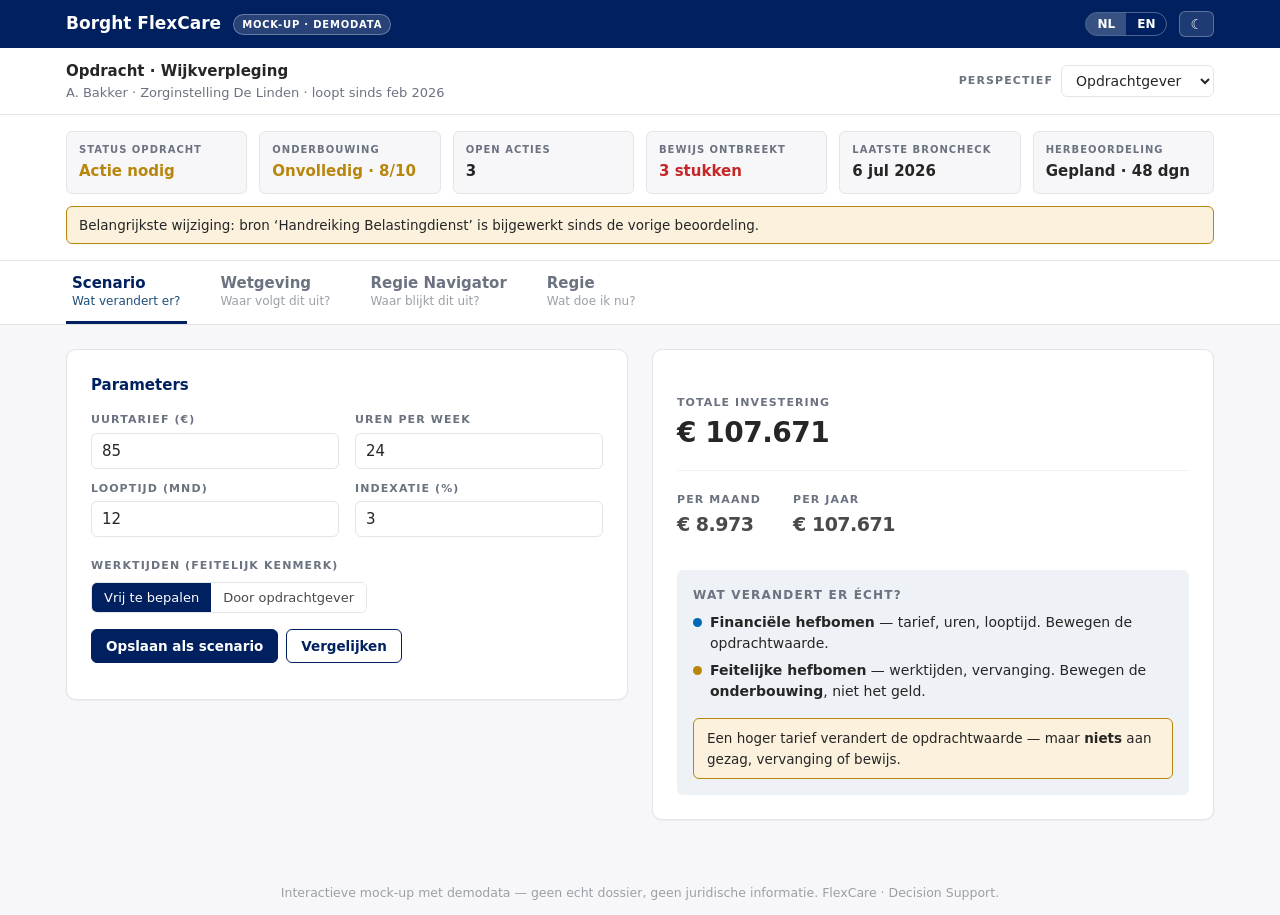
==== commit 1633b646: "prototypes: publiceer goedgekeurde mock-ups" ====
--- a/decision-support/index.html
+++ b/decision-support/index.html
@@ -47,6 +47,8 @@
 <nav class="tabs" role="tablist" aria-label="Werelden"><div class="wrap">
   <button class="tab" role="tab" aria-selected="true" data-w="w1">
     <span data-i18n="w1.tab">Scenario</span><span class="q" data-i18n="w1.q">Wat verandert er?</span></button>
+  <button class="tab" role="tab" aria-selected="false" data-w="wwet">
+    <span data-i18n="wet.tab">Wetgeving</span><span class="q" data-i18n="wet.q">Waar volgt dit uit?</span></button>
   <button class="tab" role="tab" aria-selected="false" data-w="w2">
     <span data-i18n="w2.tab">Regie Navigator</span><span class="q" data-i18n="w2.q">Waar blijkt dit uit?</span></button>
   <button class="tab" role="tab" aria-selected="false" data-w="w3">
@@ -95,6 +97,26 @@
     </div>
   </section>
 
+  <!-- WERELD — WETGEVING (onderscheidend vermogen: waar volgt dit uit?) -->
+  <section class="world" id="wwet" role="tabpanel">
+    <p class="hint" data-i18n="wet.intro">Waar de beoordeling op steunt — actuele wet, beleid, jurisprudentie, handreikingen en aankomende regelgeving. Elke bevinding volgt uit een aanwijsbare, gemonitorde bron. Geen oordeel, wel herleidbaarheid.</p>
+    <div class="card">
+      <h3 data-i18n="wet.norms">Toepasselijke regelgeving</h3>
+      <div id="norms"></div>
+    </div>
+    <div class="grid2" style="margin-top:24px;">
+      <div class="card">
+        <h3 data-i18n="bron.title">Bronnen</h3>
+        <div id="sources"></div>
+      </div>
+      <div class="card monitor">
+        <h3 data-i18n="mon.title">Bronmonitor</h3>
+        <div class="mon-demo" data-i18n="mon.demo">[DEMO] bronmonitoring gesimuleerd — geen echte scraping.</div>
+        <div id="monitor"></div>
+      </div>
+    </div>
+  </section>
+
   <!-- WERELD 2 — REGIE NAVIGATOR -->
   <section class="world" id="w2" role="tabpanel">
     <div class="card">
@@ -113,17 +135,6 @@
       <p class="no-verdict" data-i18n="nav.noverdict">Geen oordeel, geen score, geen “groen = veilig”. Alleen: wat is bekend, waaruit blijkt het, en wat ontbreekt.</p>
     </div>
 
-    <div class="grid2" style="margin-top:24px;">
-      <div class="card">
-        <h3 data-i18n="bron.title">Bronnen</h3>
-        <div id="sources"></div>
-      </div>
-      <div class="card monitor">
-        <h3 data-i18n="mon.title">Bronmonitor</h3>
-        <div class="mon-demo" data-i18n="mon.demo">[DEMO] bronmonitoring gesimuleerd — geen echte scraping.</div>
-        <div id="monitor"></div>
-      </div>
-    </div>
   </section>
 
   <!-- WERELD 3 — REGIE -->
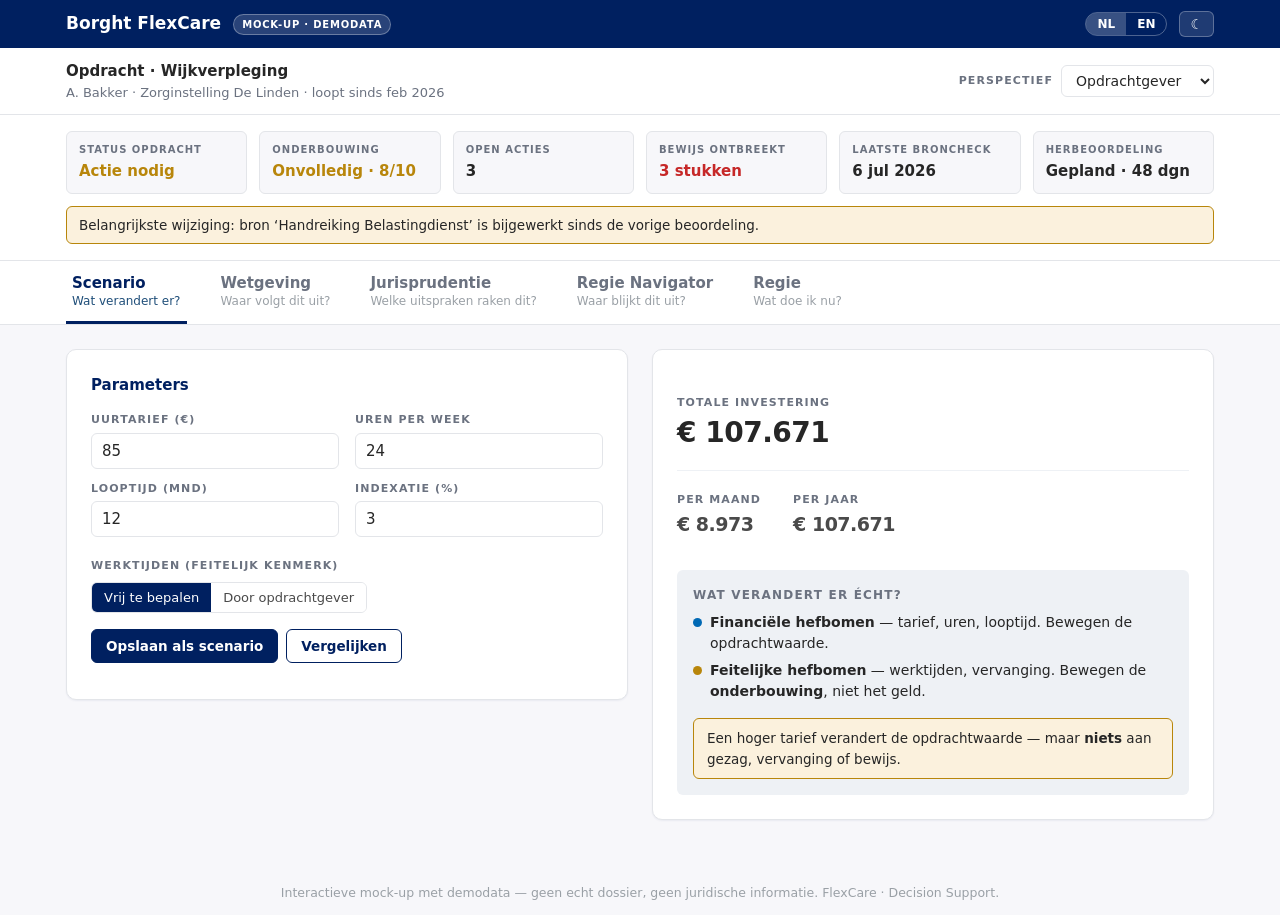
==== commit 907d827d: "prototypes: publiceer goedgekeurde mock-ups" ====
--- a/decision-support/index.html
+++ b/decision-support/index.html
@@ -49,6 +49,8 @@
     <span data-i18n="w1.tab">Scenario</span><span class="q" data-i18n="w1.q">Wat verandert er?</span></button>
   <button class="tab" role="tab" aria-selected="false" data-w="wwet">
     <span data-i18n="wet.tab">Wetgeving</span><span class="q" data-i18n="wet.q">Waar volgt dit uit?</span></button>
+  <button class="tab" role="tab" aria-selected="false" data-w="wjur">
+    <span data-i18n="jur.tab">Jurisprudentie</span><span class="q" data-i18n="jur.q">Welke uitspraken raken dit?</span></button>
   <button class="tab" role="tab" aria-selected="false" data-w="w2">
     <span data-i18n="w2.tab">Regie Navigator</span><span class="q" data-i18n="w2.q">Waar blijkt dit uit?</span></button>
   <button class="tab" role="tab" aria-selected="false" data-w="w3">
@@ -117,6 +119,15 @@
     </div>
   </section>
 
+  <!-- WERELD — JURISPRUDENTIE (welke uitspraken raken dit?) -->
+  <section class="world" id="wjur" role="tabpanel">
+    <p class="hint" data-i18n="jur.intro">Deze jurisprudentie ondersteunt het beoordelingskader, maar FlexCare neemt geen rechterlijk oordeel over. Geen overclaim — wel herleidbaarheid naar de gezichtspunten.</p>
+    <div class="card">
+      <h3 data-i18n="jur.cases">Relevante uitspraken en lijnen</h3>
+      <div id="juris"></div>
+    </div>
+  </section>
+
   <!-- WERELD 2 — REGIE NAVIGATOR -->
   <section class="world" id="w2" role="tabpanel">
     <div class="card">
--- a/decision-support/style.css
+++ b/decision-support/style.css
@@ -111,6 +111,8 @@
 .srccard .t{font-weight:700;font-size:14px;} .srccard .meta{font-size:12.5px;color:var(--g500);margin-top:2px;}
 .srccard a{font-size:13px;word-break:break-all;} .srccard .row{display:flex;justify-content:space-between;gap:10px;align-items:flex-end;margin-top:6px;flex-wrap:wrap;}
 .srccard .demo{font-size:10px;font-weight:700;color:var(--warn);letter-spacing:.06em;}
+.srccard.hl{outline:2px solid var(--blue);outline-offset:2px;}
+.norm-link{font-weight:600;}
 
 .monitor .mon-demo{font-size:12px;color:var(--warn);background:var(--warn-bg);border:1px solid var(--warn);border-radius:var(--radius-sm);padding:6px 10px;margin-bottom:var(--sp-3);}
 .mon{display:flex;align-items:center;gap:10px;padding:9px 0;border-bottom:1px solid var(--g100);font-size:13.5px;}
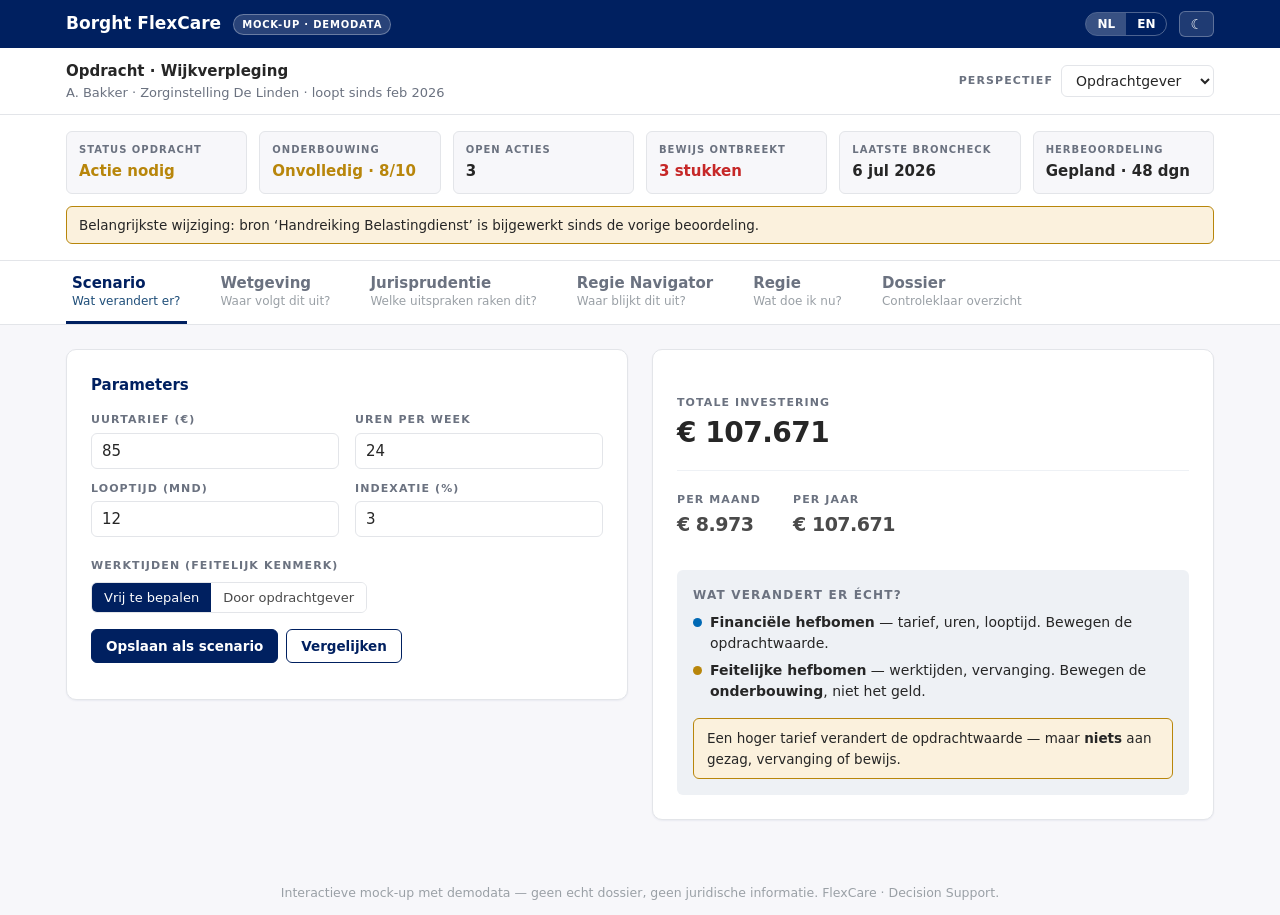
==== commit 260188ae: "prototypes: publiceer goedgekeurde mock-ups" ====
--- a/decision-support/index.html
+++ b/decision-support/index.html
@@ -55,6 +55,8 @@
     <span data-i18n="w2.tab">Regie Navigator</span><span class="q" data-i18n="w2.q">Waar blijkt dit uit?</span></button>
   <button class="tab" role="tab" aria-selected="false" data-w="w3">
     <span data-i18n="w3.tab">Regie</span><span class="q" data-i18n="w3.q">Wat doe ik nu?</span></button>
+  <button class="tab" role="tab" aria-selected="false" data-w="wdos">
+    <span data-i18n="dos.tab">Dossier</span><span class="q" data-i18n="dos.q">Controleklaar overzicht</span></button>
 </div></nav>
 
 <main class="wrap">
@@ -158,6 +160,23 @@
       </div>
       <div class="card decision">
         <h3 data-i18n="besluit.title">Besluit — waarop rust mijn keuze?</h3>
+        <div class="valblock">
+          <div class="val-row">
+            <span class="lbl" data-i18n="val.concept">Conceptconclusie (FlexCare)</span>
+            <span class="badge open" id="val-status" data-i18n="val.concept-status">Concept — nog niet gevalideerd</span>
+          </div>
+          <p class="val-concl" data-i18n="val.concl">Onderbouwing onvolledig (8/10). Open vragen op Gezag en Vervanging. FlexCare structureert en onderbouwt; het oordeel is aan de mens.</p>
+          <p class="val-onz" data-i18n="val.onz">Onzekerheid: middel — 2 open vragen, 1 bron gewijzigd.</p>
+          <div class="val-ctl">
+            <select id="validator" aria-label="Validatorrol">
+              <option value="" data-i18n="val.kies">Kies validatorrol…</option>
+              <option value="jurist" data-i18n="val.jurist">Jurist</option>
+              <option value="compliance" data-i18n="val.compliance">Compliance officer</option>
+            </select>
+            <button class="btn" id="validate" data-i18n="val.btn">Menselijke validatie vastleggen</button>
+          </div>
+          <p class="val-disc" data-i18n="val.disc">FlexCare signaleert, structureert en onderbouwt — het neemt geen juridisch besluit.</p>
+        </div>
         <div class="opts" role="group">
           <button class="opt" aria-pressed="true" data-i18n="opt.verlengen">Verlengen</button>
           <button class="opt" aria-pressed="false" data-i18n="opt.beeindigen">Beëindigen</button>
@@ -175,6 +194,11 @@
     </div>
   </section>
 
+  <!-- WERELD — DOSSIER (controleklaar export-preview) -->
+  <section class="world" id="wdos" role="tabpanel">
+    <div class="card dossier"><div id="dossier"></div></div>
+  </section>
+
   <p class="foot" data-i18n="foot">Interactieve mock-up met demodata — geen echt dossier, geen juridische informatie. FlexCare · Decision Support.</p>
 </main>
 
--- a/decision-support/style.css
+++ b/decision-support/style.css
@@ -113,6 +113,16 @@
 .srccard .demo{font-size:10px;font-weight:700;color:var(--warn);letter-spacing:.06em;}
 .srccard.hl{outline:2px solid var(--blue);outline-offset:2px;}
 .norm-link{font-weight:600;}
+.valblock{background:var(--g100);border-radius:var(--radius-sm);padding:var(--sp-4);margin-bottom:var(--sp-4);}
+.val-row{display:flex;justify-content:space-between;align-items:center;gap:10px;margin-bottom:8px;}
+.val-concl{font-size:14px;margin:4px 0;} .val-onz{font-size:13px;color:var(--g500);margin:4px 0;}
+.val-ctl{display:flex;gap:10px;flex-wrap:wrap;margin:10px 0;}
+.val-disc{font-size:12px;color:var(--g500);font-style:italic;margin:6px 0 0;}
+.dossier .dos-head{display:flex;justify-content:space-between;align-items:center;gap:12px;border-bottom:2px solid var(--navy);padding-bottom:10px;margin-bottom:12px;}
+.dossier h3{color:var(--navy);font-size:16px;margin:0;} .dossier h4{color:var(--navy-2);font-size:13px;letter-spacing:.04em;text-transform:uppercase;margin:16px 0 6px;}
+.dos-sum{font-size:14px;margin:0 0 12px;} .dos-kv{display:flex;gap:24px;flex-wrap:wrap;font-size:13.5px;background:var(--g100);border-radius:var(--radius-sm);padding:10px 14px;margin-bottom:8px;}
+.doslist{margin:0;padding-left:18px;} .doslist li{font-size:13.5px;margin:3px 0;}
+.dos-disc{margin-top:18px;padding-top:12px;border-top:1px solid var(--g200);font-size:12.5px;color:var(--g500);font-style:italic;}
 
 .monitor .mon-demo{font-size:12px;color:var(--warn);background:var(--warn-bg);border:1px solid var(--warn);border-radius:var(--radius-sm);padding:6px 10px;margin-bottom:var(--sp-3);}
 .mon{display:flex;align-items:center;gap:10px;padding:9px 0;border-bottom:1px solid var(--g100);font-size:13.5px;}
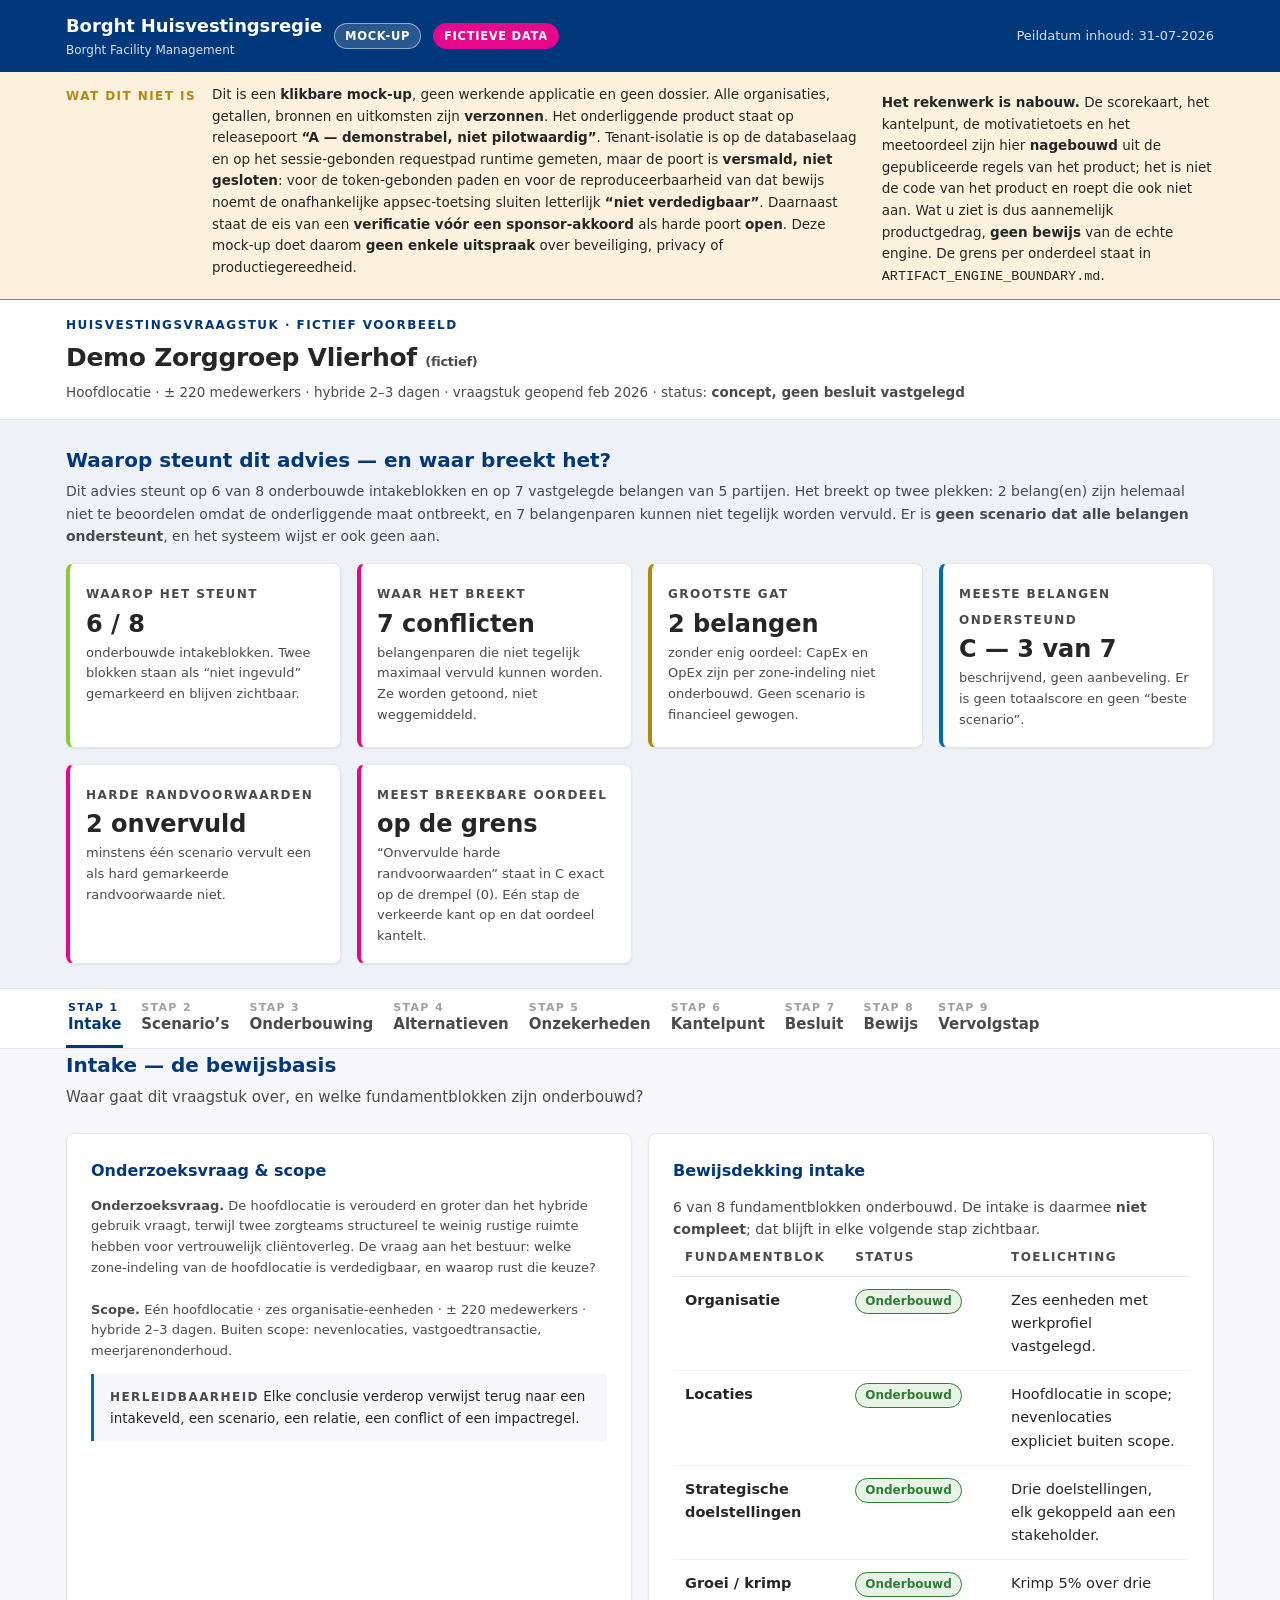
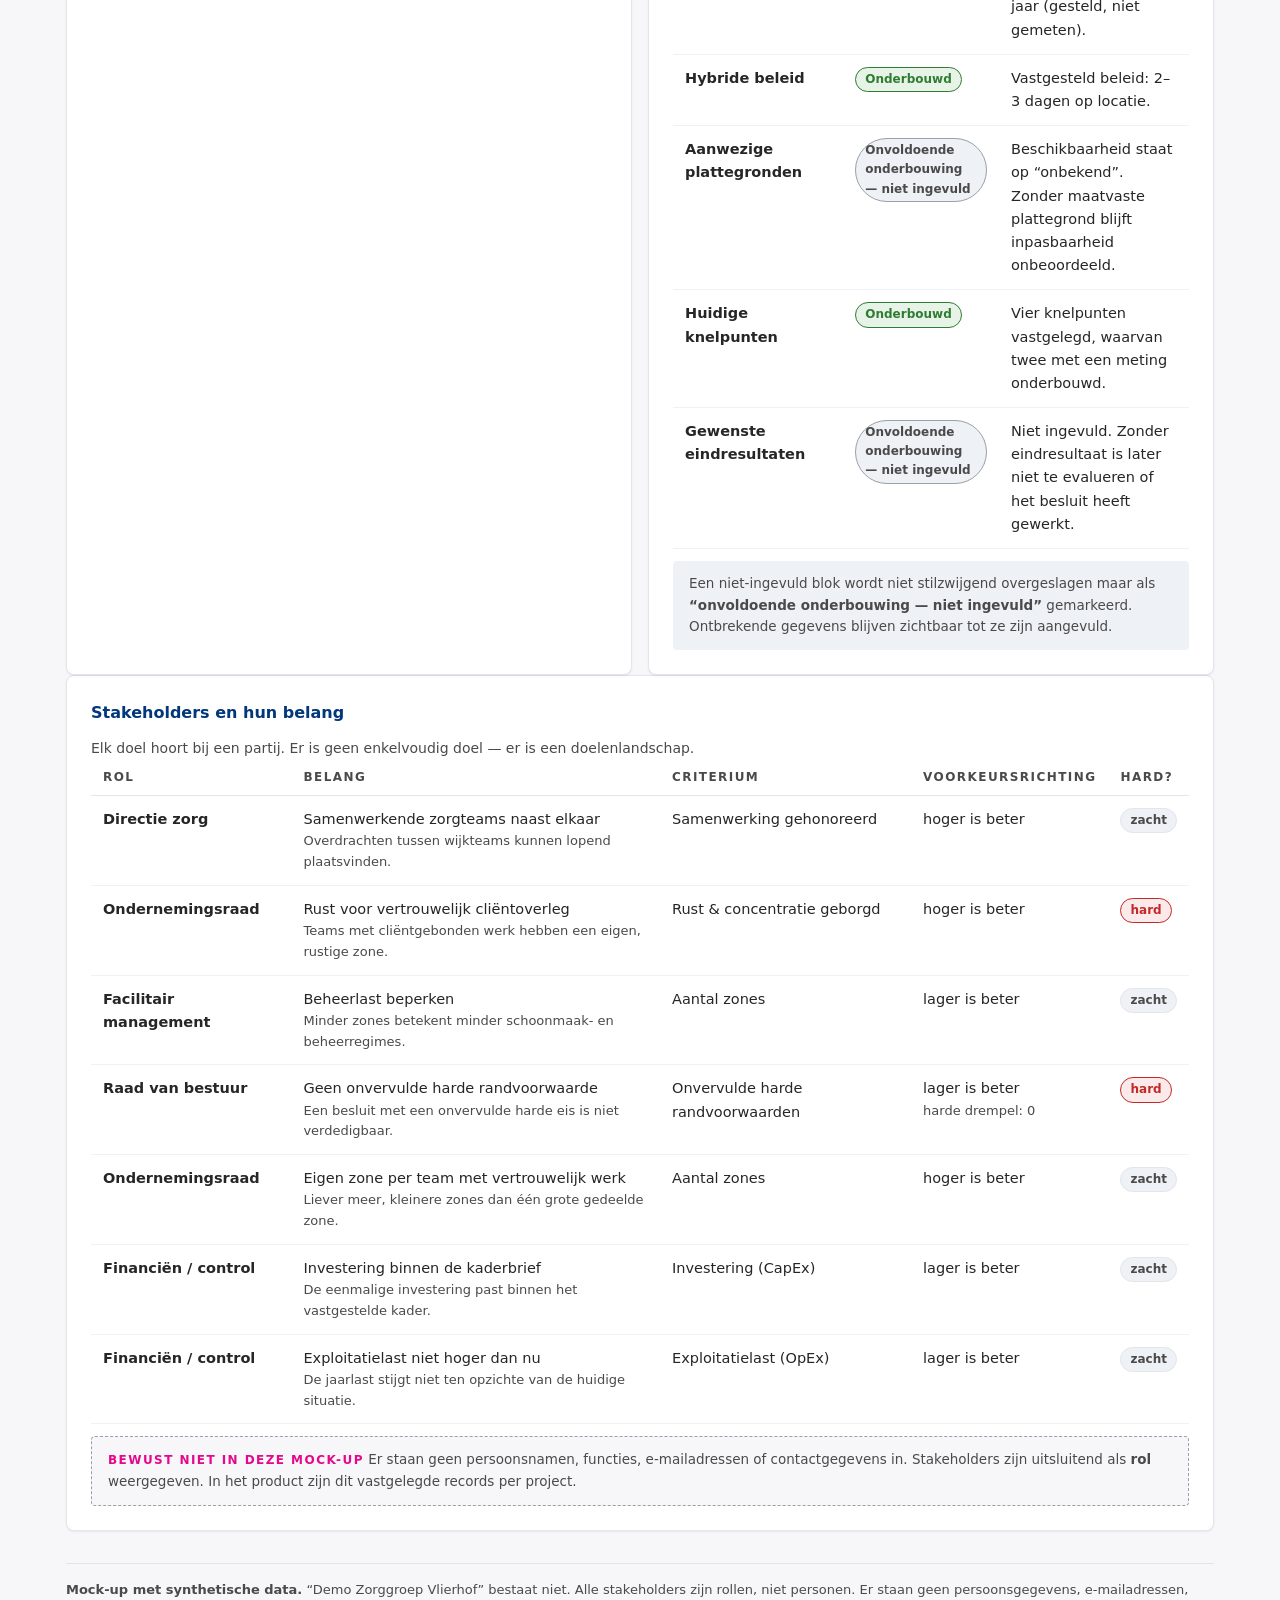
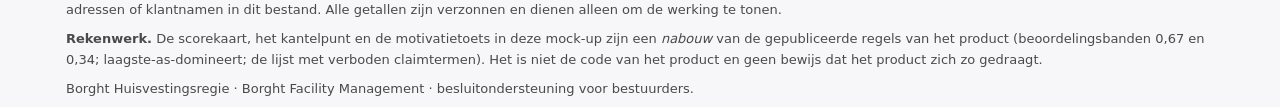
==== commit c3e5e5d7: "artifact: Huisvestingsregie-demonstratie ontvlecht van FlexCare De gepubliceerde versie toonde een F" ====
--- a/decision-support/index.html
+++ b/decision-support/index.html
@@ -3,203 +3,400 @@
 <head>
 <meta charset="UTF-8">
 <meta name="viewport" content="width=device-width, initial-scale=1.0">
-<meta name="color-scheme" content="light dark">
+<meta name="color-scheme" content="light">
 <meta name="robots" content="noindex, nofollow">
-<title>FlexCare — Decision Support (mock-up)</title>
+<meta name="description" content="Interactieve mock-up van de besluitreis van Borght Huisvestingsregie. Synthetische demodata.">
+<title>Borght Huisvestingsregie — Besluitondersteuning (mock-up)</title>
 <link rel="stylesheet" href="style.css">
 </head>
 <body>
 
 <header class="topbar"><div class="wrap">
-  <span class="brand">Borght FlexCare</span>
-  <span class="demo-badge" data-i18n="demo">Mock-up · demodata</span>
+  <span class="brand">Borght Huisvestingsregie<small>Borght Facility Management</small></span>
+  <span class="chip chip-mock">Mock-up</span>
+  <span class="chip chip-fictief">Fictieve data</span>
   <span class="spacer"></span>
-  <div class="lang" role="group" aria-label="Taal / Language">
-    <button id="lang-nl" class="lang-btn" aria-pressed="true">NL</button>
-    <button id="lang-en" class="lang-btn" aria-pressed="false">EN</button>
-  </div>
-  <button class="theme-btn" id="theme" aria-label="Thema">☾</button>
+  <span class="fijn" style="color:rgba(255,255,255,.85)">Peildatum inhoud: 31-07-2026</span>
 </div></header>
+
+<div class="claimbar"><div class="wrap">
+  <span class="kop">Wat dit niet is</span>
+  <p>
+    Dit is een <b>klikbare mock-up</b>, geen werkende applicatie en geen dossier. Alle organisaties,
+    getallen, bronnen en uitkomsten zijn <b>verzonnen</b>. Het onderliggende product staat op releasepoort
+    <b>“A — demonstrabel, niet pilotwaardig”</b>. Tenant-isolatie is op de databaselaag en op het
+    sessie-gebonden requestpad runtime gemeten, maar de poort is <b>versmald, niet gesloten</b>: voor de
+    token-gebonden paden en voor de reproduceerbaarheid van dat bewijs noemt de onafhankelijke
+    appsec-toetsing sluiten letterlijk <b>“niet verdedigbaar”</b>. Daarnaast staat de eis van een
+    <b>verificatie vóór een sponsor-akkoord</b> als harde poort <b>open</b>. Deze mock-up doet daarom
+    <b>geen enkele uitspraak</b> over beveiliging, privacy of productiegereedheid.
+  </p>
+  <p style="margin-top:8px">
+    <b>Het rekenwerk is nabouw.</b> De scorekaart, het kantelpunt, de motivatietoets en het
+    meetoordeel zijn hier <b>nagebouwd</b> uit de gepubliceerde regels van het product; het is niet
+    de code van het product en roept die ook niet aan. Wat u ziet is dus aannemelijk productgedrag,
+    <b>geen bewijs</b> van de echte engine. De grens per onderdeel staat in
+    <code>ARTIFACT_ENGINE_BOUNDARY.md</code>.
+  </p>
+</div></div>
 
 <div class="context"><div class="wrap">
   <div>
-    <div class="opdracht-title" data-i18n="opdracht.title">Opdracht · Wijkverpleging</div>
-    <div class="opdracht-sub">A. Bakker · Zorginstelling De Linden · <span data-i18n="opdracht.since">loopt sinds feb 2026</span></div>
-  </div>
-  <div class="persp">
-    <span class="lbl" data-i18n="perspectief">Perspectief</span>
-    <select id="persp" aria-label="Perspectief">
-      <option value="og" data-i18n="persp.og">Opdrachtgever</option>
-      <option value="on" data-i18n="persp.on">Opdrachtnemer</option>
-      <option value="im" data-i18n="persp.im">Intermediair</option>
-      <option value="ac" data-i18n="persp.ac">Accountant</option>
-      <option value="ju" data-i18n="persp.ju">Jurist</option>
-    </select>
+    <div class="eyebrow">Huisvestingsvraagstuk · fictief voorbeeld</div>
+    <h1>Demo Zorggroep Vlierhof <span class="fijn">(fictief)</span></h1>
+    <div class="meta">
+      Hoofdlocatie · ± 220 medewerkers · hybride 2–3 dagen · vraagstuk geopend feb 2026 ·
+      status: <b>concept, geen besluit vastgelegd</b>
+    </div>
   </div>
 </div></div>
 
-<!-- MANAGEMENTCOCKPIT (persistent, boven de werelden) -->
-<div class="cockpit-band"><div class="wrap">
-  <div class="cockpit" id="cockpit"><!-- tiles via JS --></div>
-  <div class="change" id="change"><!-- belangrijkste wijziging via JS --></div>
-</div></div>
-
-<nav class="tabs" role="tablist" aria-label="Werelden"><div class="wrap">
-  <button class="tab" role="tab" aria-selected="true" data-w="w1">
-    <span data-i18n="w1.tab">Scenario</span><span class="q" data-i18n="w1.q">Wat verandert er?</span></button>
-  <button class="tab" role="tab" aria-selected="false" data-w="wwet">
-    <span data-i18n="wet.tab">Wetgeving</span><span class="q" data-i18n="wet.q">Waar volgt dit uit?</span></button>
-  <button class="tab" role="tab" aria-selected="false" data-w="wjur">
-    <span data-i18n="jur.tab">Jurisprudentie</span><span class="q" data-i18n="jur.q">Welke uitspraken raken dit?</span></button>
-  <button class="tab" role="tab" aria-selected="false" data-w="w2">
-    <span data-i18n="w2.tab">Regie Navigator</span><span class="q" data-i18n="w2.q">Waar blijkt dit uit?</span></button>
-  <button class="tab" role="tab" aria-selected="false" data-w="w3">
-    <span data-i18n="w3.tab">Regie</span><span class="q" data-i18n="w3.q">Wat doe ik nu?</span></button>
-  <button class="tab" role="tab" aria-selected="false" data-w="wdos">
-    <span data-i18n="dos.tab">Dossier</span><span class="q" data-i18n="dos.q">Controleklaar overzicht</span></button>
+<!-- ====================== DE 1-MINUUTLAAG ====================== -->
+<section class="kern"><div class="wrap">
+  <h2>Waarop steunt dit advies — en waar breekt het?</h2>
+  <p class="onderkop" id="kern-antwoord"></p>
+  <div class="tiles" id="kern-tiles"></div>
+</div></section>
+
+<nav class="tabs" role="tablist" aria-label="Stappen in de besluitreis"><div class="wrap">
+  <button class="tab" role="tab" aria-selected="true"  data-stap="s1"><span class="stapnr">Stap 1</span><span class="naam">Intake</span></button>
+  <button class="tab" role="tab" aria-selected="false" data-stap="s2"><span class="stapnr">Stap 2</span><span class="naam">Scenario’s</span></button>
+  <button class="tab" role="tab" aria-selected="false" data-stap="s3"><span class="stapnr">Stap 3</span><span class="naam">Onderbouwing</span></button>
+  <button class="tab" role="tab" aria-selected="false" data-stap="s4"><span class="stapnr">Stap 4</span><span class="naam">Alternatieven</span></button>
+  <button class="tab" role="tab" aria-selected="false" data-stap="s5"><span class="stapnr">Stap 5</span><span class="naam">Onzekerheden</span></button>
+  <button class="tab" role="tab" aria-selected="false" data-stap="s6"><span class="stapnr">Stap 6</span><span class="naam">Kantelpunt</span></button>
+  <button class="tab" role="tab" aria-selected="false" data-stap="s7"><span class="stapnr">Stap 7</span><span class="naam">Besluit</span></button>
+  <button class="tab" role="tab" aria-selected="false" data-stap="s8"><span class="stapnr">Stap 8</span><span class="naam">Bewijs</span></button>
+  <button class="tab" role="tab" aria-selected="false" data-stap="s9"><span class="stapnr">Stap 9</span><span class="naam">Vervolgstap</span></button>
 </div></nav>
 
 <main class="wrap">
 
-  <!-- WERELD 1 — SCENARIO -->
-  <section class="world active" id="w1" role="tabpanel">
-    <div class="grid2">
-      <div class="card">
-        <h3 data-i18n="w1.params">Parameters</h3>
-        <div class="fields">
-          <div class="field"><label class="lbl" data-i18n="f.tarief">Uurtarief (€)</label><input type="number" id="tarief" value="85" min="0"></div>
-          <div class="field"><label class="lbl" data-i18n="f.uren">Uren per week</label><input type="number" id="uren" value="24" min="0"></div>
-          <div class="field"><label class="lbl" data-i18n="f.loop">Looptijd (mnd)</label><input type="number" id="loop" value="12" min="1"></div>
-          <div class="field"><label class="lbl" data-i18n="f.idx">Indexatie (%)</label><input type="number" id="idx" value="3" min="0"></div>
-        </div>
-        <div style="margin-top:16px;">
-          <label class="lbl" data-i18n="f.werktijden">Werktijden (feitelijk kenmerk)</label>
-          <div class="seg" role="group">
-            <button id="wt-vrij" aria-pressed="true" data-i18n="wt.vrij">Vrij te bepalen</button>
-            <button id="wt-og" aria-pressed="false" data-i18n="wt.og">Door opdrachtgever</button>
-          </div>
-        </div>
-        <div class="scenctl">
-          <button class="btn" id="save-scen" data-i18n="scen.save">Opslaan als scenario</button>
-          <button class="btn ghost" id="cmp-scen" data-i18n="scen.cmp">Vergelijken</button>
-        </div>
-        <div class="saved" id="saved"></div>
-      </div>
-      <div class="card">
-        <div class="kpi"><span class="lbl" id="k-label">Totale investering</span><div class="v num" id="k-total">€ 106.080</div></div>
-        <div style="display:flex;gap:32px;">
-          <div class="kpi" style="border:none;"><span class="lbl" data-i18n="k.maand">Per maand</span><div class="v sub num" id="k-maand">€ 8.840</div></div>
-          <div class="kpi" style="border:none;"><span class="lbl" data-i18n="k.jaar">Per jaar</span><div class="v sub num" id="k-jaar">€ 106.080</div></div>
-        </div>
-        <div class="insight">
-          <h4 data-i18n="w1.echt">Wat verandert er écht?</h4>
-          <div class="lever"><span class="dot money"></span><div data-i18n="lever.money"><b>Financiële hefbomen</b> — tarief, uren, looptijd. Bewegen de opdrachtwaarde.</div></div>
-          <div class="lever"><span class="dot fact"></span><div data-i18n="lever.fact"><b>Feitelijke hefbomen</b> — werktijden, vervanging. Bewegen de <b>onderbouwing</b>, niet het geld.</div></div>
-          <div class="banner" id="decouple" data-i18n="decouple.default">Een hoger tarief verandert de opdrachtwaarde — maar <b>niets</b> aan gezag, vervanging of bewijs.</div>
-        </div>
-      </div>
-    </div>
-  </section>
-
-  <!-- WERELD — WETGEVING (onderscheidend vermogen: waar volgt dit uit?) -->
-  <section class="world" id="wwet" role="tabpanel">
-    <p class="hint" data-i18n="wet.intro">Waar de beoordeling op steunt — actuele wet, beleid, jurisprudentie, handreikingen en aankomende regelgeving. Elke bevinding volgt uit een aanwijsbare, gemonitorde bron. Geen oordeel, wel herleidbaarheid.</p>
-    <div class="card">
-      <h3 data-i18n="wet.norms">Toepasselijke regelgeving</h3>
-      <div id="norms"></div>
-    </div>
-    <div class="grid2" style="margin-top:24px;">
-      <div class="card">
-        <h3 data-i18n="bron.title">Bronnen</h3>
-        <div id="sources"></div>
-      </div>
-      <div class="card monitor">
-        <h3 data-i18n="mon.title">Bronmonitor</h3>
-        <div class="mon-demo" data-i18n="mon.demo">[DEMO] bronmonitoring gesimuleerd — geen echte scraping.</div>
-        <div id="monitor"></div>
-      </div>
-    </div>
-  </section>
-
-  <!-- WERELD — JURISPRUDENTIE (welke uitspraken raken dit?) -->
-  <section class="world" id="wjur" role="tabpanel">
-    <p class="hint" data-i18n="jur.intro">Deze jurisprudentie ondersteunt het beoordelingskader, maar FlexCare neemt geen rechterlijk oordeel over. Geen overclaim — wel herleidbaarheid naar de gezichtspunten.</p>
-    <div class="card">
-      <h3 data-i18n="jur.cases">Relevante uitspraken en lijnen</h3>
-      <div id="juris"></div>
-    </div>
-  </section>
-
-  <!-- WERELD 2 — REGIE NAVIGATOR -->
-  <section class="world" id="w2" role="tabpanel">
-    <div class="card">
-      <div class="tally">
-        <div><span class="big num">8/10</span> <span class="lbl" data-i18n="nav.onderbouwd">onderwerpen onderbouwd</span></div>
-        <div class="item"><b class="num">2</b> <span data-i18n="nav.open">open vragen</span></div>
-        <div class="item"><b class="num">3</b> <span data-i18n="nav.missing">bewijsstukken ontbreken</span></div>
-      </div>
-      <p class="hint" data-i18n="nav.hint">Klik een onderwerp voor “Waar blijkt dit uit?” — feit, bron, URL, opgehaald op, bewijs, actie.</p>
-      <div style="overflow-x:auto;">
-        <table><thead><tr>
-          <th data-i18n="th.onderwerp">Onderwerp</th><th data-i18n="th.feiten">Feiten bekend</th>
-          <th data-i18n="th.bron">Bron</th><th data-i18n="th.bewijs">Bewijs</th><th data-i18n="th.aandacht">Aandacht</th>
-        </tr></thead><tbody id="navbody"></tbody></table>
-      </div>
-      <p class="no-verdict" data-i18n="nav.noverdict">Geen oordeel, geen score, geen “groen = veilig”. Alleen: wat is bekend, waaruit blijkt het, en wat ontbreekt.</p>
-    </div>
-
-  </section>
-
-  <!-- WERELD 3 — REGIE -->
-  <section class="world" id="w3" role="tabpanel">
-    <p class="hint" data-i18n="w3.intro">Regie: acties, besluit en vastlegging. Het besluit is een gevolg, geen apart eiland.</p>
-    <div class="grid2">
-      <div class="card">
-        <h3 data-i18n="acties.title">Acties</h3>
-        <div id="actions"></div>
-      </div>
-      <div class="card decision">
-        <h3 data-i18n="besluit.title">Besluit — waarop rust mijn keuze?</h3>
-        <div class="valblock">
-          <div class="val-row">
-            <span class="lbl" data-i18n="val.concept">Conceptconclusie (FlexCare)</span>
-            <span class="badge open" id="val-status" data-i18n="val.concept-status">Concept — nog niet gevalideerd</span>
-          </div>
-          <p class="val-concl" data-i18n="val.concl">Onderbouwing onvolledig (8/10). Open vragen op Gezag en Vervanging. FlexCare structureert en onderbouwt; het oordeel is aan de mens.</p>
-          <p class="val-onz" data-i18n="val.onz">Onzekerheid: middel — 2 open vragen, 1 bron gewijzigd.</p>
-          <div class="val-ctl">
-            <select id="validator" aria-label="Validatorrol">
-              <option value="" data-i18n="val.kies">Kies validatorrol…</option>
-              <option value="jurist" data-i18n="val.jurist">Jurist</option>
-              <option value="compliance" data-i18n="val.compliance">Compliance officer</option>
-            </select>
-            <button class="btn" id="validate" data-i18n="val.btn">Menselijke validatie vastleggen</button>
-          </div>
-          <p class="val-disc" data-i18n="val.disc">FlexCare signaleert, structureert en onderbouwt — het neemt geen juridisch besluit.</p>
-        </div>
-        <div class="opts" role="group">
-          <button class="opt" aria-pressed="true" data-i18n="opt.verlengen">Verlengen</button>
-          <button class="opt" aria-pressed="false" data-i18n="opt.beeindigen">Beëindigen</button>
-          <button class="opt" aria-pressed="false" data-i18n="opt.herzien">Herzien</button>
-          <button class="opt" aria-pressed="false" data-i18n="opt.aanhouden">Aanhouden</button>
-        </div>
-        <p class="sectiontitle" data-i18n="besluit.basis">Waarop rust deze keuze? — feiten, geen advies</p>
-        <ul class="basis" id="basis"></ul>
-        <textarea id="reason" data-i18n-ph="besluit.reason" placeholder="Toelichting bij dit besluit (optioneel) — wordt vastgelegd in het auditspoor"></textarea>
-        <div style="margin-top:16px;">
-          <button class="btn" id="commit" data-i18n="besluit.commit">Vastleggen als beslissing</button>
-        </div>
-        <div class="audit" id="audit"><p class="sectiontitle" data-i18n="audit.title">Auditspoor</p></div>
-      </div>
-    </div>
-  </section>
-
-  <!-- WERELD — DOSSIER (controleklaar export-preview) -->
-  <section class="world" id="wdos" role="tabpanel">
-    <div class="card dossier"><div id="dossier"></div></div>
-  </section>
-
-  <p class="foot" data-i18n="foot">Interactieve mock-up met demodata — geen echt dossier, geen juridische informatie. FlexCare · Decision Support.</p>
+<!-- ---------- STAP 1 · INTAKE ---------- -->
+<section class="stap actief" id="s1" role="tabpanel" aria-label="Stap 1 — Intake">
+  <h2>Intake — de bewijsbasis</h2>
+  <p class="vraag">Waar gaat dit vraagstuk over, en welke fundamentblokken zijn onderbouwd?</p>
+
+  <div class="grid2">
+    <div class="card">
+      <h3>Onderzoeksvraag &amp; scope</h3>
+      <p class="fijn" id="intake-vraag"></p>
+      <div class="bron">
+        <span class="lbl">Herleidbaarheid</span>
+        Elke conclusie verderop verwijst terug naar een intakeveld, een scenario, een relatie,
+        een conflict of een impactregel.
+      </div>
+    </div>
+    <div class="card">
+      <h3>Bewijsdekking intake</h3>
+      <p class="hint" id="intake-dekking"></p>
+      <div id="intake-blokken"></div>
+      <div class="uitleg">
+        Een niet-ingevuld blok wordt niet stilzwijgend overgeslagen maar als
+        <b>“onvoldoende onderbouwing — niet ingevuld”</b> gemarkeerd. Ontbrekende gegevens blijven
+        zichtbaar tot ze zijn aangevuld.
+      </div>
+    </div>
+  </div>
+
+  <div class="card">
+    <h3>Stakeholders en hun belang</h3>
+    <p class="hint">Elk doel hoort bij een partij. Er is geen enkelvoudig doel — er is een doelenlandschap.</p>
+    <div class="tabelwrap"><table id="stakeholders"></table></div>
+    <div class="nietgebouwd">
+      <span class="lbl">Bewust niet in deze mock-up</span>
+      Er staan geen persoonsnamen, functies, e-mailadressen of contactgegevens in. Stakeholders zijn
+      uitsluitend als <b>rol</b> weergegeven. In het product zijn dit vastgelegde records per project.
+    </div>
+  </div>
+</section>
+
+<!-- ---------- STAP 2 · SCENARIO'S ---------- -->
+<section class="stap" id="s2" role="tabpanel" aria-label="Stap 2 — Scenario's">
+  <h2>Scenario’s — wat is berekenbaar, en wat niet?</h2>
+  <p class="vraag">Drie handelingsopties, naast elkaar op vergelijkbare onderdelen.</p>
+
+  <div class="card">
+    <h3>Vergelijking per onderdeel</h3>
+    <p class="hint">
+      Waar een onderdeel op een nog niet gevalideerde norm rust, staat er géén getal maar de reden.
+      Een gat wordt niet met een aanname gevuld.
+    </p>
+    <div class="tabelwrap"><table id="scenariotabel"></table></div>
+    <div class="melding aandacht" id="rankbaar-melding" style="margin-top:16px"></div>
+  </div>
+
+  <div class="grid2">
+    <div class="card">
+      <h3>Wat het systeem hier wél mag</h3>
+      <ul class="fijn" id="mag-wel"></ul>
+    </div>
+    <div class="card">
+      <h3>Wat het systeem hier niet mag</h3>
+      <ul class="fijn" id="mag-niet"></ul>
+    </div>
+  </div>
+</section>
+
+<!-- ---------- STAP 3 · ONDERBOUWING (SCOREKAART) ---------- -->
+<section class="stap" id="s3" role="tabpanel" aria-label="Stap 3 — Onderbouwing">
+  <h2>Bestuurlijke scorekaart — wie wordt hier beter van?</h2>
+  <p class="vraag">Geen enkelvoudig eindcijfer en geen “beste scenario”.</p>
+
+  <div class="card">
+    <h3>Scenario × belang</h3>
+    <p class="hint" id="sk-uitleg"></p>
+    <div class="tabelwrap"><table id="scorekaart"></table></div>
+    <div class="knoprij">
+      <span class="badge ondersteund">Ondersteund</span>
+      <span class="badge gedeeltelijk">Gedeeltelijk</span>
+      <span class="badge niet">Niet</span>
+      <span class="badge onbekend">Onvoldoende onderbouwd</span>
+    </div>
+  </div>
+
+  <div class="card">
+    <h3>Waarop berust een beoordeling?</h3>
+    <p class="hint">Kies een cel-combinatie om de onderbouwing te zien. Geen verborgen berekening.</p>
+    <div class="veldrij">
+      <label class="veld"><span class="lbl">Belang</span><select id="sel-belang"></select></label>
+      <label class="veld"><span class="lbl">Scenario</span><select id="sel-scenario"></select></label>
+    </div>
+    <div id="sk-bewijs"></div>
+  </div>
+
+  <div class="card">
+    <h3>Ontbrekende informatie</h3>
+    <div id="sk-ontbreekt"></div>
+  </div>
+</section>
+
+<!-- ---------- STAP 4 · ALTERNATIEVEN & CONFLICTEN ---------- -->
+<section class="stap" id="s4" role="tabpanel" aria-label="Stap 4 — Alternatieven">
+  <h2>Botsende belangen en afgevallen alternatieven</h2>
+  <p class="vraag">Conflicten worden getoond, niet weggemiddeld. Dit vraagt een bestuurlijke keuze.</p>
+
+  <div class="card">
+    <h3>Botsende belangen</h3>
+    <p class="hint">
+      Deze belangen kunnen niet tegelijk maximaal worden vervuld. Het systeem kiest niet wie voorgaat.
+    </p>
+    <div id="conflicten"></div>
+  </div>
+
+  <div class="card">
+    <h3>Afgevallen en niet-onderzochte alternatieven</h3>
+    <p class="hint">Wat is bewust <em>niet</em> meegenomen, en waarom — zodat de keuze reconstrueerbaar blijft.</p>
+    <div class="tabelwrap"><table id="afgevallen"></table></div>
+  </div>
+</section>
+
+<!-- ---------- STAP 5 · ONZEKERHEDEN ---------- -->
+<section class="stap" id="s5" role="tabpanel" aria-label="Stap 5 — Onzekerheden">
+  <h2>Onzekerheden — welke bronnen spreken elkaar tegen?</h2>
+  <p class="vraag">Meerdere werkelijkheden mogen naast elkaar bestaan. Het systeem lost ze niet op.</p>
+
+  <div class="card">
+    <h3>Bronbetrouwbaarheid per meetvariabele</h3>
+    <p class="hint">
+      Bij een conflict wordt géén samengevoegde waarde gemaakt. Beide waarden en hun betrouwbaarheid
+      blijven zichtbaar. De betrouwbaarheid van een bron wordt bepaald door de <em>laagste</em> as —
+      dekking, directheid, actualiteit of ruisarmheid.
+    </p>
+    <div id="metingen"></div>
+  </div>
+
+  <div class="grid2">
+    <div class="card">
+      <h3>Toegepaste kengetallen, met herkomst</h3>
+      <p class="hint">
+        Alleen een wettelijke bron mag een variant diskwalificeren. Een marktindicatie weegt mee,
+        maar mag nooit een optie afvoeren.
+      </p>
+      <div class="tabelwrap"><table id="kengetallen"></table></div>
+      <div class="nietgebouwd">
+        <span class="lbl">Afwijking in deze mock-up</span>
+        In het product staat bij elk kengetal de <b>naam van de bron</b> met jaar en bandbreedte.
+        Hier is de bronnaam vervangen door het <b>brontype</b>, om geen externe partijnamen op te nemen.
+        De werking — herkomst zichtbaar, en alleen wet als harde poort — is ongewijzigd.
+      </div>
+    </div>
+    <div class="card">
+      <h3>Signalen — verdient nader onderzoek</h3>
+      <p class="hint">Het systeem zegt nooit “dit is fout”, maar “dit verdient nader onderzoek”.</p>
+      <div id="signalen"></div>
+    </div>
+  </div>
+</section>
+
+<!-- ---------- STAP 6 · KANTELPUNT ---------- -->
+<section class="stap" id="s6" role="tabpanel" aria-label="Stap 6 — Kantelpunt">
+  <h2>Kantelpunt — waardoor verandert de uitkomst?</h2>
+  <p class="vraag">Het systeem toont de breekbaarheid van zijn eigen uitkomst.</p>
+
+  <div class="card">
+    <h3>Draai aan één aanname</h3>
+    <p class="hint">
+      Verander één onderbouwd uitgangspunt en zie of de scorekaart kantelt. De scorekaart hierboven
+      en de tegels bovenaan rekenen mee.
+    </p>
+    <div class="veldrij" id="knoppen-invoer"></div>
+    <div class="knoprij">
+      <button class="knop ghost" id="reset">Terug naar uitgangswaarden</button>
+    </div>
+  </div>
+
+  <div class="card">
+    <h3>Waardoor kan dit veranderen</h3>
+    <div id="kantelpunten"></div>
+    <div class="uitleg">
+      Elke beoordeling is een aanname onder condities — een mens beslist wanneer die wijzigen.
+    </div>
+  </div>
+</section>
+
+<!-- ---------- STAP 7 · BESLUIT ---------- -->
+<section class="stap" id="s7" role="tabpanel" aria-label="Stap 7 — Besluit">
+  <h2>Besluit — vastleggen wat een mens besluit</h2>
+  <p class="vraag">Het systeem structureert en bewaakt de vastlegging. Het besluit is menselijk.</p>
+
+  <div class="grid2">
+    <div class="card">
+      <h3>Bewijsstatus vóór het besluit</h3>
+      <div id="bewijsstatus"></div>
+    </div>
+    <div class="card">
+      <h3>Keuze en motivatie</h3>
+      <label class="veld"><span class="lbl">Gekozen scenario</span><select id="besluit-scenario"></select></label>
+      <label class="veld">
+        <span class="lbl">Motivatie (wordt getoetst vóór vastlegging)</span>
+        <textarea id="motivatie" placeholder="Waarom deze keuze, en op welke onderbouwing rust die?"></textarea>
+      </label>
+      <div class="knoprij">
+        <button class="knop" id="vastleggen">Besluit vastleggen</button>
+        <button class="knop ghost" id="probeer-overclaim">Probeer een overclaim</button>
+        <button class="knop ghost" id="probeer-summier">Probeer een te summiere motivatie</button>
+      </div>
+      <div id="guard-uitslag"></div>
+    </div>
+  </div>
+
+  <div class="card">
+    <h3>Draagvlak — sponsor-akkoord</h3>
+    <p class="hint">
+      Een besluit wordt ter accordering aangeboden aan de bestuurlijke sponsor via een persoonlijke,
+      tijdelijke link. De sponsor heeft geen account nodig.
+    </p>
+    <div id="sponsor"></div>
+    <div class="nietgebouwd">
+      <span class="lbl">Openstaande poort in het product — geen mock-up-detail</span>
+      <ul>
+        <li>Op het <b>in-app</b> akkoordpad is op 30-07-2026 een verse-verificatie-eis vóór het akkoord
+          toegevoegd. Op het <b>externe linkpad dat hierboven wordt getoond</b> — sponsor zonder account —
+          bestaat die eis niet; daar wacht nog een eigenaarsbesluit. De MFA-markering op het akkoord is
+          in beide gevallen nog een vaste waarde in de code (bevinding BR-H2, in het register
+          <b>OPEN</b>).</li>
+        <li>Van de verificatiepoort is inmiddels bewezen dat hij <b>weigert</b> én dat hij
+          <b>doorlaat</b>, óók in de browser: er is een reis van inschrijving tot geslaagde
+          handeling vastgelegd. Die reis legde een defect bloot dat 1015 groene unittests
+          niet konden tonen — de verificatie werd binnen dezelfde aanvraag weer gewist.
+          <b>Wat dat bewijs niet dekt:</b> het draait alleen lokaal en met de hand, niet in een
+          pijplijn, en het <b>externe tokenpad</b> — precies het pad dat hierboven wordt
+          getoond — is er niet mee getoetst.</li>
+        <li>Voor de token-gebonden paden (sponsorlink, klantportaal) is <b>cross-tenant-leesgedrag</b>
+          als openstaande bevinding vastgelegd (AS-H1). Die paden lopen per constructie buiten de
+          databasepolicies om.</li>
+      </ul>
+      Zolang die poorten open staan is dit onderdeel niet geschikt voor gebruik met echte gegevens.
+    </div>
+  </div>
+</section>
+
+<!-- ---------- STAP 8 · BEWIJS ---------- -->
+<section class="stap" id="s8" role="tabpanel" aria-label="Stap 8 — Bewijs">
+  <h2>Bewijs — wat is later te reconstrueren?</h2>
+  <p class="vraag">En, even belangrijk: wat níet.</p>
+
+  <div class="card">
+    <h3>Vastleggingsspoor</h3>
+    <p class="hint">
+      Elke betekenisvolle overgang wordt vastgelegd met tijd, actor, onderdeel, reden en de
+      voorgaande en nieuwe waarde. Het spoor wordt alleen aangevuld, niet herschreven.
+    </p>
+    <div class="tabelwrap"><table id="audit"></table></div>
+  </div>
+
+  <div class="grid2">
+    <div class="card">
+      <h3>Wat het besluitdossier bundelt</h3>
+      <ul class="fijn" id="dossier-secties"></ul>
+      <div class="bron">
+        <span class="lbl">Aannames over het dossier zelf</span>
+        <ul>
+          <li>Het dossier is volledig afgeleid uit de vastgelegde gegevens; er is niets aan toegevoegd of geïnterpreteerd.</li>
+          <li>Het is een momentopname en herberekent zodra de onderliggende gegevens wijzigen.</li>
+          <li>Alleen de ingevoerde gegevens zijn beoordeeld; het ontbreken van een signaal is geen bevestiging van volledigheid.</li>
+        </ul>
+      </div>
+    </div>
+    <div class="card">
+      <h3>Claimgrenzen — niet oprekken</h3>
+      <div id="claimgrenzen"></div>
+    </div>
+  </div>
+</section>
+
+<!-- ---------- STAP 9 · VERVOLGSTAP ---------- -->
+<section class="stap" id="s9" role="tabpanel" aria-label="Stap 9 — Vervolgstap">
+  <h2>Vervolgstap — een besluit zonder opvolging is halve regie</h2>
+  <p class="vraag">Van besluit naar uitvoering, meting en herijking.</p>
+
+  <div class="grid2">
+    <div class="card">
+      <h3>Opvolging</h3>
+      <div class="tabelwrap"><table id="opvolging"></table></div>
+    </div>
+    <div class="card">
+      <h3>Monitoring</h3>
+      <div id="monitoring"></div>
+      <div class="uitleg">
+        De aandachtsdrempel (kans × impact) is een bewuste inrichtingskeuze van het product,
+        geen externe norm.
+      </div>
+    </div>
+  </div>
+
+  <div class="card">
+    <h3>Evaluatie en herijking</h3>
+    <p class="hint">
+      Een gemeten resultaat kwalificeert pas iets als de meting zelf gekwalificeerd is: methode,
+      periode, dekking en representativiteit horen bij het cijfer.
+    </p>
+    <div id="evaluatie"></div>
+    <div id="herijking"></div>
+    <div class="nietgebouwd">
+      <span class="lbl">Claimgrens</span>
+      Een meetprofiel kwalificeert de meting. Het vervangt geen onafhankelijke validatie van de
+      meetketen zelf.
+    </div>
+  </div>
+</section>
+
+<div class="voet">
+  <p>
+    <b>Mock-up met synthetische data.</b> “Demo Zorggroep Vlierhof” bestaat niet. Alle stakeholders zijn
+    rollen, niet personen. Er staan geen persoonsgegevens, e-mailadressen, adressen of klantnamen in dit
+    bestand. Alle getallen zijn verzonnen en dienen alleen om de werking te tonen.
+  </p>
+  <p>
+    <b>Rekenwerk.</b> De scorekaart, het kantelpunt en de motivatietoets in deze mock-up zijn een
+    <em>nabouw</em> van de gepubliceerde regels van het product (beoordelingsbanden 0,67 en 0,34;
+    laagste-as-domineert; de lijst met verboden claimtermen). Het is niet de code van het product en geen
+    bewijs dat het product zich zo gedraagt.
+  </p>
+  <p>Borght Huisvestingsregie · Borght Facility Management · besluitondersteuning voor bestuurders.</p>
+</div>
+
 </main>
 
 <div class="toast" id="toast" role="status" aria-live="polite"></div>
--- a/decision-support/style.css
+++ b/decision-support/style.css
@@ -1,144 +1,311 @@
+/* Borght Huisvestingsregie — Besluitondersteuning (mock-up)
+   ---------------------------------------------------------------------------
+   HUISSTIJL-HERKOMST (niet zelf verzonnen):
+   Kleur/typografie/vorm komen uit de tokens van het product zelf:
+     06 - Borght Huisvestingsregie/src/styles/borght-tokens.css
+   vastgesteld in ADR-004 (docs/adr/ADR-004-huisstijl-tokens.md, geaccepteerd
+   2026-06-28): navy #01377B (brochure-meting, leidend boven Word-template
+   #002060), groen #8CC63F, magenta #E5088D als secundair accent.
+   De spacing- en typografieschaal hieronder is die van deze demonstratie zelf.
+
+   ZELFSTANDIG PRODUCT — GEEN GEDEELDE BRANDING.
+   Er wordt bewust GEEN token-, component- of documentatiebestand van een ander
+   Borght-product als bron gebruikt. Huisvestingsregie deelt geen stylesheet,
+   geen navigatie en geen merkdrager met een ander product. Eerder stond in deze
+   repository een gedeelde tokenset met navy #002060; die waarde draagt volgens
+   ADR-004 de merkidentiteit niet meer en die set is verwijderd omdat niets hem
+   gebruikte. Zie ARTIFACT_ENGINE_BOUNDARY.md.
+
+   GEEN DONKERE MODUS. Het product (src/app/globals.css) definieert alleen een
+   lichte modus; er bestaan geen huisstijl-vastgestelde donkere waarden. Zelf
+   donkere kleuren verzinnen zou een huisstijl-feit suggereren dat niet bestaat.
+
+   TOEGANKELIJKHEID: --green haalt op wit geen WCAG-AA. Daarom uitsluitend voor
+   vlakken, randen en accenten — nooit voor tekst. Niet extern geauditeerd.
+   --------------------------------------------------------------------------- */
+
 :root{
-  --navy:#002060; --navy-2:#1F4E79; --blue:#0069B4; --green:#8CC63F;
-  --ink:#262626; --surface:#F7F7FA; --card:#FFFFFF;
-  --g700:#4A4A4A; --g500:#6B7280; --g400:#9AA0A6; --g200:#E3E5E9; --g100:#EEF1F5;
-  --ok:#2E7D32; --ok-bg:#E8F3E8; --warn:#B8860B; --warn-bg:#FBF1DD; --err:#C62828; --err-bg:#FBEAEA;
-  --radius:10px; --radius-sm:6px; --shadow-1:0 1px 2px rgba(0,32,96,.06); --shadow-2:0 6px 20px rgba(0,32,96,.10);
-  --sp-2:8px; --sp-3:12px; --sp-4:16px; --sp-6:24px; --sp-8:32px;
-  --font:Calibri,"Segoe UI",system-ui,-apple-system,Arial,sans-serif; --track:.10em; --bar:var(--navy); --ground:var(--surface);
-}
-@media (prefers-color-scheme:dark){:root{--navy:#7FA8E0;--navy-2:#5C86BE;--blue:#4E9BE0;--ink:#E7EAF0;--surface:#0E1420;--card:#161E2E;
-  --g700:#C4CBD6;--g500:#9BA5B4;--g400:#7C8698;--g200:#2A3446;--g100:#1D2634;--ok:#6FBF73;--ok-bg:#14301A;--warn:#E0B84E;--warn-bg:#33290F;
-  --err:#F0918C;--err-bg:#3A1817;--shadow-1:0 1px 2px rgba(0,0,0,.4);--shadow-2:0 6px 20px rgba(0,0,0,.5);--bar:#0A1120;--ground:#0A0F18;}}
-:root[data-theme="light"]{--navy:#002060;--navy-2:#1F4E79;--blue:#0069B4;--ink:#262626;--surface:#F7F7FA;--card:#FFFFFF;--g700:#4A4A4A;
-  --g500:#6B7280;--g400:#9AA0A6;--g200:#E3E5E9;--g100:#EEF1F5;--ok:#2E7D32;--ok-bg:#E8F3E8;--warn:#B8860B;--warn-bg:#FBF1DD;--err:#C62828;--err-bg:#FBEAEA;--bar:var(--navy);--ground:var(--surface);}
-:root[data-theme="dark"]{--navy:#7FA8E0;--navy-2:#5C86BE;--blue:#4E9BE0;--ink:#E7EAF0;--surface:#0E1420;--card:#161E2E;--g700:#C4CBD6;
-  --g500:#9BA5B4;--g400:#7C8698;--g200:#2A3446;--g100:#1D2634;--ok:#6FBF73;--ok-bg:#14301A;--warn:#E0B84E;--warn-bg:#33290F;--err:#F0918C;--err-bg:#3A1817;--bar:#0A1120;--ground:#0A0F18;}
+  /* Merk — letterlijk uit src/styles/borght-tokens.css */
+  --navy:#01377B;
+  --blue:#0069B4;
+  --green:#8CC63F;
+  --magenta:#E5088D;
+
+  /* Neutralen */
+  --ink:#262626;
+  --surface:#F7F7FA;
+  --white:#FFFFFF;
+  --g700:#4A4A4A;
+  --g400:#9AA0A6;
+  --g200:#E3E5E9;
+  --grey-bg:#EEF1F5;
+
+  /* Semantisch */
+  --success:#2E7D32;   --success-bg:#E8F3E8;
+  --warning:#B8860B;   --warning-bg:#FBF1DD;
+  --error:#C62828;     --error-bg:#FBEAEA;
+  --info:#0069B4;      --info-bg:#E7F1F9;
+
+  /* Typografie */
+  --font:Calibri,"Segoe UI",system-ui,-apple-system,Arial,sans-serif;
+  --track-caps:0.12em;
+
+  /* Vorm & elevatie */
+  --radius-sm:4px;
+  --radius-md:8px;
+  --radius-pill:999px;
+  --shadow-1:0 1px 2px rgba(1,55,123,.08);
+  --shadow-2:0 4px 12px rgba(1,55,123,.10);
+
+  /* Spacing */
+  --sp-1:4px; --sp-2:8px; --sp-3:12px; --sp-4:16px;
+  --sp-6:24px; --sp-8:32px; --sp-12:48px;
+}
 
 *{box-sizing:border-box;}
-body{margin:0;font-family:var(--font);color:var(--ink);background:var(--ground);font-size:15px;line-height:1.5;-webkit-font-smoothing:antialiased;}
+html{color-scheme:light;}
+
+body{
+  margin:0;
+  font-family:var(--font);
+  font-size:16px;
+  line-height:1.6;
+  color:var(--ink);
+  background:var(--surface);
+  -webkit-font-smoothing:antialiased;
+}
+
+h1,h2,h3,h4{margin:0;text-wrap:balance;}
+p{margin:0;}
+a{color:var(--blue);}
+button{font-family:inherit;cursor:pointer;}
+.num{font-variant-numeric:tabular-nums;}
 .wrap{max-width:1180px;margin:0 auto;padding:0 var(--sp-4);}
-h1,h2,h3,h4{margin:0;text-wrap:balance;} .num{font-variant-numeric:tabular-nums;}
-button{font-family:inherit;cursor:pointer;} a{color:var(--blue);}
-.lbl{font-size:11px;font-weight:700;letter-spacing:var(--track);text-transform:uppercase;color:var(--g500);}
-.hint{font-size:13px;color:var(--g500);margin:0 0 var(--sp-4);}
-
-.topbar{background:var(--bar);color:#fff;padding:11px 0;}
-.topbar .wrap{display:flex;align-items:center;gap:var(--sp-3);}
-.brand{font-size:17px;font-weight:700;}
-.demo-badge{font-size:10px;font-weight:700;letter-spacing:.08em;text-transform:uppercase;background:rgba(255,255,255,.16);border:1px solid rgba(255,255,255,.3);padding:2px 8px;border-radius:999px;}
+
+/* ---------- tekstniveaus ---------- */
+
+.lbl{
+  font-size:12px;font-weight:600;text-transform:uppercase;
+  letter-spacing:var(--track-caps);color:var(--g700);
+}
+.hint{font-size:14px;color:var(--g700);}
+.fijn{font-size:13px;color:var(--g700);}
+
+/* ---------- topbalk ---------- */
+
+.topbar{background:var(--navy);color:#fff;padding:var(--sp-3) 0;}
+.topbar .wrap{display:flex;align-items:center;gap:var(--sp-3);flex-wrap:wrap;}
+.brand{font-size:18px;font-weight:600;letter-spacing:-.1px;}
+.brand small{display:block;font-size:12px;font-weight:400;opacity:.85;letter-spacing:0;}
 .spacer{flex:1;}
-.lang{display:inline-flex;border:1px solid rgba(255,255,255,.3);border-radius:999px;overflow:hidden;}
-.lang-btn{background:transparent;color:#fff;border:none;padding:4px 11px;font-size:12px;font-weight:700;}
-.lang-btn[aria-pressed="true"]{background:rgba(255,255,255,.22);}
-.theme-btn{background:rgba(255,255,255,.12);color:#fff;border:1px solid rgba(255,255,255,.28);border-radius:var(--radius-sm);padding:4px 10px;font-size:14px;}
-
-.context{background:var(--card);border-bottom:1px solid var(--g200);}
-.context .wrap{display:flex;align-items:center;gap:var(--sp-4);flex-wrap:wrap;padding-top:12px;padding-bottom:12px;}
-.opdracht-title{font-size:15px;font-weight:700;} .opdracht-sub{font-size:13px;color:var(--g500);}
-.persp{display:flex;align-items:center;gap:var(--sp-2);margin-left:auto;}
-select{font-family:inherit;font-size:14px;padding:6px 10px;border:1px solid var(--g200);border-radius:var(--radius-sm);background:var(--card);color:var(--ink);}
-
-.cockpit-band{background:var(--card);border-bottom:1px solid var(--g200);}
-.cockpit-band .wrap{padding:var(--sp-4);}
-.cockpit{display:grid;grid-template-columns:repeat(6,1fr);gap:var(--sp-3);}
-@media (max-width:900px){.cockpit{grid-template-columns:repeat(3,1fr);}}
-@media (max-width:560px){.cockpit{grid-template-columns:repeat(2,1fr);}}
-.tile{background:var(--surface);border:1px solid var(--g200);border-radius:var(--radius-sm);padding:10px 12px;}
-.tile .k{font-size:10px;font-weight:700;letter-spacing:var(--track);text-transform:uppercase;color:var(--g500);}
-.tile .v{font-size:15px;font-weight:700;margin-top:3px;}
-.tile .v.att{color:var(--warn);} .tile .v.miss{color:var(--err);} .tile .v.ok{color:var(--ok);}
-.change{margin-top:var(--sp-3);font-size:13.5px;background:var(--warn-bg);border:1px solid var(--warn);border-radius:var(--radius-sm);padding:8px 12px;}
-
-.tabs{border-bottom:1px solid var(--g200);background:var(--card);}
-.tabs .wrap{display:flex;gap:6px;flex-wrap:wrap;}
-.tab{background:none;border:none;border-bottom:3px solid transparent;padding:13px 6px;margin-right:22px;color:var(--g500);font-size:15px;font-weight:600;display:flex;flex-direction:column;gap:2px;text-align:left;}
-.tab .q{font-size:12px;font-weight:500;color:var(--g400);}
+
+.chip{
+  font-size:11.5px;font-weight:600;text-transform:uppercase;
+  letter-spacing:.06em;border-radius:var(--radius-pill);
+  padding:3px 10px;white-space:nowrap;
+}
+.chip-mock{background:rgba(255,255,255,.16);border:1px solid rgba(255,255,255,.5);color:#fff;}
+.chip-fictief{background:var(--magenta);border:1px solid var(--magenta);color:#fff;}
+
+/* ---------- claimbalk (permanent zichtbaar) ---------- */
+
+.claimbar{background:var(--warning-bg);border-bottom:1px solid var(--warning);padding:var(--sp-3) 0;}
+.claimbar .wrap{display:flex;gap:var(--sp-4);align-items:flex-start;}
+.claimbar .kop{
+  font-size:12px;font-weight:600;text-transform:uppercase;
+  letter-spacing:var(--track-caps);color:var(--warning);white-space:nowrap;padding-top:3px;
+}
+.claimbar p{font-size:13.5px;}
+.claimbar b{font-weight:600;}
+
+/* ---------- projectcontext ---------- */
+
+.context{background:var(--white);border-bottom:1px solid var(--g200);padding:var(--sp-4) 0;}
+.context .wrap{display:flex;gap:var(--sp-6);align-items:flex-end;flex-wrap:wrap;}
+.context .eyebrow{
+  font-size:12px;font-weight:600;text-transform:uppercase;
+  letter-spacing:var(--track-caps);color:var(--navy);
+}
+.context h1{font-size:25px;font-weight:600;letter-spacing:-.3px;margin-top:2px;}
+.context .meta{font-size:13.5px;color:var(--g700);margin-top:var(--sp-1);}
+
+/* ---------- kernvraag-band (de 1-minuutlaag) ---------- */
+
+.kern{background:var(--grey-bg);border-bottom:1px solid var(--g200);padding:var(--sp-6) 0;}
+.kern h2{font-size:20px;font-weight:600;color:var(--navy);}
+.kern .onderkop{font-size:14px;color:var(--g700);margin-top:var(--sp-1);}
+
+.tiles{
+  display:grid;grid-template-columns:repeat(auto-fit,minmax(236px,1fr));
+  gap:var(--sp-4);margin-top:var(--sp-4);
+}
+.tile{
+  background:var(--white);border:1px solid var(--g200);border-left:4px solid var(--navy);
+  border-radius:var(--radius-md);box-shadow:var(--shadow-1);padding:var(--sp-4);
+}
+.tile.steun{border-left-color:var(--green);}
+.tile.breuk{border-left-color:var(--magenta);}
+.tile.let-op{border-left-color:var(--warning);}
+.tile.bewijs{border-left-color:var(--blue);}
+.tile .v{font-size:24px;font-weight:600;line-height:1.2;margin:var(--sp-1) 0;}
+.tile .toel{font-size:13px;color:var(--g700);}
+
+/* ---------- reisstappen ---------- */
+
+.tabs{background:var(--white);border-bottom:1px solid var(--g200);}
+.tabs .wrap{display:flex;gap:var(--sp-4);overflow-x:auto;}
+.tab{
+  background:none;border:none;border-bottom:3px solid transparent;
+  padding:var(--sp-3) 2px;color:var(--g700);text-align:left;
+  display:flex;flex-direction:column;gap:1px;white-space:nowrap;
+}
+.tab .stapnr{
+  font-size:11px;font-weight:600;text-transform:uppercase;
+  letter-spacing:var(--track-caps);color:var(--g400);
+}
+.tab .naam{font-size:15px;font-weight:600;}
 .tab[aria-selected="true"]{color:var(--navy);border-bottom-color:var(--navy);}
-.tab[aria-selected="true"] .q{color:var(--navy-2);}
-.tab:focus-visible,button:focus-visible,select:focus-visible,input:focus-visible,a:focus-visible{outline:2px solid var(--blue);outline-offset:2px;}
-
-.world{display:none;padding-top:var(--sp-6);padding-bottom:var(--sp-8);} .world.active{display:block;animation:f .2s ease;}
-@keyframes f{from{opacity:0;transform:translateY(3px);}to{opacity:1;transform:none;}}
+.tab[aria-selected="true"] .stapnr{color:var(--navy);}
+.tab:focus-visible{outline:2px solid var(--blue);outline-offset:2px;border-radius:var(--radius-sm);}
+
+/* ---------- panelen ---------- */
+
+main{padding:var(--sp-8) 0 var(--sp-12);}
+.stap{display:none;}
+.stap.actief{display:block;}
+.stap > h2{font-size:20px;font-weight:600;color:var(--navy);}
+.stap > .vraag{font-size:15px;color:var(--g700);margin:var(--sp-1) 0 var(--sp-6);}
+
+.card{
+  background:var(--white);border:1px solid var(--g200);border-radius:var(--radius-md);
+  box-shadow:var(--shadow-1);padding:var(--sp-6);margin-bottom:var(--sp-4);
+}
+.card > h3{font-size:16px;font-weight:600;color:var(--navy);margin-bottom:var(--sp-3);}
+
+.grid2{display:grid;grid-template-columns:repeat(auto-fit,minmax(330px,1fr));gap:var(--sp-4);}
+.grid2 > .card{margin-bottom:0;}
+
+/* ---------- badges ---------- */
+
+.badge{
+  display:inline-block;font-size:12px;font-weight:600;
+  padding:2px 9px;border-radius:var(--radius-pill);border:1px solid transparent;
+}
+.badge.ondersteund{background:var(--success-bg);border-color:var(--success);color:var(--success);}
+.badge.gedeeltelijk{background:var(--warning-bg);border-color:var(--warning);color:var(--warning);}
+.badge.niet{background:var(--error-bg);border-color:var(--error);color:var(--error);}
+.badge.onbekend{background:var(--grey-bg);border-color:var(--g400);color:var(--g700);}
+.badge.neutraal{background:var(--grey-bg);border-color:var(--g200);color:var(--g700);}
+.badge.info{background:var(--info-bg);border-color:var(--info);color:var(--info);}
+
+/* bewijslabels: feit · interpretatie · suggestie (EXPLAINABILITY.md) */
+.evi{
+  display:inline-block;font-size:11.5px;font-weight:600;padding:1px 8px;
+  border-radius:var(--radius-sm);border:1px solid;
+}
+.evi.feit{background:var(--success-bg);border-color:var(--success);color:var(--success);}
+.evi.interpretatie{background:var(--warning-bg);border-color:var(--warning);color:var(--warning);}
+.evi.suggestie{background:var(--grey-bg);border-color:var(--g400);color:var(--g700);}
+
+/* ---------- tabellen ---------- */
+
+.tabelwrap{overflow-x:auto;}
+table{width:100%;border-collapse:collapse;}
+thead th{
+  text-align:left;font-size:12px;font-weight:600;text-transform:uppercase;
+  letter-spacing:var(--track-caps);color:var(--g700);
+  padding:var(--sp-2) var(--sp-3);border-bottom:1px solid var(--g200);
+}
+tbody td{padding:var(--sp-3);border-bottom:1px solid var(--grey-bg);font-size:14.5px;vertical-align:top;}
+tbody tr:hover{background:var(--surface);}
+th.rij,td.rij{font-weight:600;color:var(--ink);}
+td.mid{text-align:center;}
+
+/* ---------- herleidbaarheid / bronblok ---------- */
+
+.bron{
+  background:var(--surface);border-left:3px solid var(--blue);
+  border-radius:0 var(--radius-sm) var(--radius-sm) 0;
+  padding:var(--sp-3) var(--sp-4);margin-top:var(--sp-3);font-size:13.5px;
+}
+.bron .lbl{margin-bottom:var(--sp-1);}
+.bron ul{margin:var(--sp-1) 0 0;padding-left:18px;}
+.bron li{margin-bottom:2px;}
+
+.uitleg{
+  background:var(--grey-bg);border-radius:var(--radius-sm);
+  padding:var(--sp-3) var(--sp-4);font-size:13.5px;color:var(--g700);margin-top:var(--sp-3);
+}
+
+/* meldingen: conflict / open punt / ontbrekend */
+.melding{
+  border-radius:var(--radius-sm);padding:var(--sp-3) var(--sp-4);
+  font-size:14px;margin-bottom:var(--sp-3);border-left:4px solid;
+}
+.melding:last-child{margin-bottom:0;}
+.melding.hoog{background:var(--error-bg);border-color:var(--error);}
+.melding.aandacht{background:var(--warning-bg);border-color:var(--warning);}
+.melding.neutraal{background:var(--grey-bg);border-color:var(--g400);}
+.melding .kop{font-weight:600;display:block;}
+
+/* niet-gebouwd-markering */
+.nietgebouwd{
+  border:1px dashed var(--g400);background:var(--surface);
+  border-radius:var(--radius-sm);padding:var(--sp-3) var(--sp-4);
+  font-size:13.5px;color:var(--g700);margin-top:var(--sp-3);
+}
+.nietgebouwd .lbl{color:var(--magenta);margin-bottom:var(--sp-1);}
+.nietgebouwd ul{margin:var(--sp-1) 0 0;padding-left:18px;}
+
+/* ---------- interactie ---------- */
+
+.knop{
+  border:1px solid var(--blue);background:var(--blue);color:#fff;
+  border-radius:var(--radius-md);padding:8px 16px;font-size:14px;font-weight:600;
+}
+.knop:hover{background:var(--navy);border-color:var(--navy);}
+.knop.ghost{background:transparent;color:var(--navy);border-color:var(--g200);}
+.knop.ghost:hover{background:var(--grey-bg);}
+.knop:focus-visible{outline:2px solid var(--blue);outline-offset:2px;}
+.knoprij{display:flex;gap:var(--sp-2);flex-wrap:wrap;margin-top:var(--sp-4);align-items:center;}
+
+.veld{display:block;margin-bottom:var(--sp-3);}
+.veld .lbl{display:block;margin-bottom:var(--sp-1);}
+.veld input,.veld select,.veld textarea{
+  width:100%;font-family:inherit;font-size:14.5px;color:var(--ink);
+  background:var(--white);border:1px solid var(--g200);border-radius:var(--radius-md);
+  padding:8px var(--sp-3);
+}
+.veld input{font-variant-numeric:tabular-nums;}
+.veld input:focus,.veld select:focus,.veld textarea:focus{outline:none;border-color:var(--blue);}
+.veld textarea{min-height:76px;resize:vertical;}
+.veldrij{display:grid;grid-template-columns:repeat(auto-fit,minmax(170px,1fr));gap:var(--sp-3);}
+
+.keuzes{display:flex;gap:var(--sp-2);flex-wrap:wrap;}
+.keuze{
+  background:var(--white);border:1px solid var(--g200);border-radius:var(--radius-md);
+  padding:8px var(--sp-4);font-size:14px;font-weight:600;color:var(--g700);
+}
+.keuze[aria-pressed="true"]{border-color:var(--navy);color:var(--navy);box-shadow:inset 0 0 0 1px var(--navy);}
+.keuze:focus-visible{outline:2px solid var(--blue);outline-offset:2px;}
+
+/* ---------- toast ---------- */
+
+.toast{
+  position:fixed;left:50%;bottom:24px;transform:translateX(-50%) translateY(12px);
+  background:var(--navy);color:#fff;font-size:14px;
+  padding:10px var(--sp-4);border-radius:var(--radius-md);box-shadow:var(--shadow-2);
+  opacity:0;pointer-events:none;transition:opacity .15s,transform .15s;max-width:90vw;z-index:20;
+}
+.toast.zicht{opacity:1;transform:translateX(-50%) translateY(0);}
+
+/* ---------- voet ---------- */
+
+.voet{
+  margin-top:var(--sp-8);padding-top:var(--sp-4);
+  border-top:1px solid var(--g200);font-size:13px;color:var(--g700);
+}
+.voet p{margin-bottom:var(--sp-2);}
+
 @media (prefers-reduced-motion:reduce){*{transition:none!important;animation:none!important;}}
-
-.card{background:var(--card);border:1px solid var(--g200);border-radius:var(--radius);box-shadow:var(--shadow-1);padding:var(--sp-6);}
-.card h3{font-size:15px;color:var(--navy);margin-bottom:var(--sp-4);}
-.grid2{display:grid;grid-template-columns:1fr 1fr;gap:var(--sp-6);align-items:start;}
-@media (max-width:820px){.grid2{grid-template-columns:1fr;}}
-
-.fields{display:grid;grid-template-columns:1fr 1fr;gap:var(--sp-3) var(--sp-4);}
-.field label{display:block;margin-bottom:4px;}
-input[type=number]{width:100%;font-family:inherit;font-size:15px;padding:8px 10px;border:1px solid var(--g200);border-radius:var(--radius-sm);background:var(--card);color:var(--ink);font-variant-numeric:tabular-nums;}
-.seg{display:inline-flex;border:1px solid var(--g200);border-radius:var(--radius-sm);overflow:hidden;margin-top:6px;}
-.seg button{background:var(--card);border:none;padding:7px 12px;font-size:13px;color:var(--g700);}
-.seg button[aria-pressed="true"]{background:var(--navy);color:#fff;}
-.scenctl{display:flex;gap:var(--sp-2);flex-wrap:wrap;margin-top:var(--sp-4);}
-.saved{display:flex;gap:var(--sp-2);flex-wrap:wrap;margin-top:var(--sp-3);}
-.scen{border:1px solid var(--g200);border-radius:var(--radius-sm);padding:8px 10px;font-size:13px;}
-.scen .n{font-weight:700;} .scen .t{color:var(--g500);} .scen button{border:none;background:none;color:var(--blue);padding:0;font-size:12px;margin-top:5px;}
-
-.kpi{padding:var(--sp-4) 0;border-bottom:1px solid var(--g100);} .kpi .v{font-size:28px;font-weight:700;letter-spacing:-.5px;} .kpi .v.sub{font-size:19px;color:var(--g700);}
-.insight{margin-top:var(--sp-4);background:var(--g100);border-radius:var(--radius-sm);padding:var(--sp-4);}
-.insight h4{margin:0 0 8px;font-size:12px;letter-spacing:var(--track);text-transform:uppercase;color:var(--g500);}
-.lever{display:flex;gap:8px;align-items:flex-start;font-size:14px;margin:6px 0;}
-.dot{width:9px;height:9px;border-radius:50%;margin-top:6px;flex:none;} .dot.money{background:var(--blue);} .dot.fact{background:var(--warn);}
-.banner{background:var(--warn-bg);border:1px solid var(--warn);border-radius:var(--radius-sm);padding:9px 13px;font-size:13.5px;margin-top:var(--sp-4);}
-
-.btn{border:1px solid var(--navy);background:var(--navy);color:#fff;border-radius:var(--radius-sm);padding:8px 14px;font-size:13.5px;font-weight:600;}
-.btn.ghost{background:transparent;color:var(--navy);}
-
-.tally{display:flex;gap:var(--sp-6);flex-wrap:wrap;align-items:center;margin-bottom:var(--sp-3);}
-.tally .big{font-size:26px;font-weight:700;} .tally .item{font-size:14px;color:var(--g700);} .tally .item b{color:var(--ink);}
-table{width:100%;border-collapse:collapse;}
-thead th{text-align:left;font-size:11px;letter-spacing:var(--track);text-transform:uppercase;color:var(--g500);padding:10px 12px;border-bottom:1px solid var(--g200);font-weight:700;}
-tbody td{padding:11px 12px;border-bottom:1px solid var(--g100);font-size:14px;}
-tbody tr.head-row{cursor:pointer;} tbody tr.head-row:hover{background:var(--g100);}
-.state{display:inline-flex;align-items:center;gap:7px;font-weight:600;} .state .g{width:9px;height:9px;border-radius:50%;flex:none;}
-.g.full{background:var(--ok);} .g.part{background:var(--warn);} .g.none{background:var(--err);}
-.src{font-size:12px;color:var(--g500);}
-.badge{font-size:11.5px;font-weight:700;padding:2px 9px;border-radius:999px;display:inline-block;}
-.badge.ok{background:var(--ok-bg);color:var(--ok);} .badge.miss{background:var(--err-bg);color:var(--err);}
-.badge.open{background:var(--warn-bg);color:var(--warn);} .badge.neutral{background:var(--g100);color:var(--g500);}
-.disclose{font-size:12px;color:var(--blue);}
-.detail{display:none;background:var(--g100);} .detail.show{display:table-row;} .detail td{padding:14px 16px;}
-.evi{display:grid;grid-template-columns:repeat(auto-fit,minmax(150px,1fr));gap:var(--sp-4);font-size:13.5px;}
-.evi .step b{display:block;font-size:10px;letter-spacing:var(--track);text-transform:uppercase;color:var(--g500);margin-bottom:2px;}
-.evi a{word-break:break-all;} .evi .demo{font-size:10px;font-weight:700;color:var(--warn);}
-.no-verdict{font-size:12.5px;color:var(--g500);margin-top:var(--sp-4);font-style:italic;}
-
-.srccard{border:1px solid var(--g200);border-radius:var(--radius-sm);padding:12px 14px;margin-bottom:10px;}
-.srccard .t{font-weight:700;font-size:14px;} .srccard .meta{font-size:12.5px;color:var(--g500);margin-top:2px;}
-.srccard a{font-size:13px;word-break:break-all;} .srccard .row{display:flex;justify-content:space-between;gap:10px;align-items:flex-end;margin-top:6px;flex-wrap:wrap;}
-.srccard .demo{font-size:10px;font-weight:700;color:var(--warn);letter-spacing:.06em;}
-.srccard.hl{outline:2px solid var(--blue);outline-offset:2px;}
-.norm-link{font-weight:600;}
-.valblock{background:var(--g100);border-radius:var(--radius-sm);padding:var(--sp-4);margin-bottom:var(--sp-4);}
-.val-row{display:flex;justify-content:space-between;align-items:center;gap:10px;margin-bottom:8px;}
-.val-concl{font-size:14px;margin:4px 0;} .val-onz{font-size:13px;color:var(--g500);margin:4px 0;}
-.val-ctl{display:flex;gap:10px;flex-wrap:wrap;margin:10px 0;}
-.val-disc{font-size:12px;color:var(--g500);font-style:italic;margin:6px 0 0;}
-.dossier .dos-head{display:flex;justify-content:space-between;align-items:center;gap:12px;border-bottom:2px solid var(--navy);padding-bottom:10px;margin-bottom:12px;}
-.dossier h3{color:var(--navy);font-size:16px;margin:0;} .dossier h4{color:var(--navy-2);font-size:13px;letter-spacing:.04em;text-transform:uppercase;margin:16px 0 6px;}
-.dos-sum{font-size:14px;margin:0 0 12px;} .dos-kv{display:flex;gap:24px;flex-wrap:wrap;font-size:13.5px;background:var(--g100);border-radius:var(--radius-sm);padding:10px 14px;margin-bottom:8px;}
-.doslist{margin:0;padding-left:18px;} .doslist li{font-size:13.5px;margin:3px 0;}
-.dos-disc{margin-top:18px;padding-top:12px;border-top:1px solid var(--g200);font-size:12.5px;color:var(--g500);font-style:italic;}
-
-.monitor .mon-demo{font-size:12px;color:var(--warn);background:var(--warn-bg);border:1px solid var(--warn);border-radius:var(--radius-sm);padding:6px 10px;margin-bottom:var(--sp-3);}
-.mon{display:flex;align-items:center;gap:10px;padding:9px 0;border-bottom:1px solid var(--g100);font-size:13.5px;}
-.mon .ic{width:9px;height:9px;border-radius:50%;flex:none;} .mon.new .ic{background:var(--blue);} .mon.chg .ic{background:var(--warn);} .mon.err .ic{background:var(--err);} .mon.chk .ic{background:var(--g400);}
-.mon .when{margin-left:auto;font-size:12px;color:var(--g400);}
-
-.opts{display:flex;gap:var(--sp-3);flex-wrap:wrap;margin-bottom:var(--sp-4);}
-.opt{border:1px solid var(--g200);border-radius:var(--radius-sm);padding:9px 15px;font-size:14px;background:var(--card);color:var(--g700);font-weight:600;}
-.opt[aria-pressed="true"]{border-color:var(--navy);background:var(--navy);color:#fff;}
-.sectiontitle{font-size:12px;letter-spacing:var(--track);text-transform:uppercase;color:var(--g500);margin:0 0 var(--sp-3);}
-.basis{list-style:none;padding:0;margin:0 0 var(--sp-4);} .basis li{display:flex;gap:10px;align-items:flex-start;padding:6px 0;font-size:14px;}
-.basis .mark{font-weight:700;flex:none;width:16px;} .basis .yes{color:var(--ok);} .basis .partial{color:var(--warn);}
-textarea{width:100%;font-family:inherit;font-size:14px;border:1px solid var(--g200);border-radius:var(--radius-sm);padding:10px;min-height:60px;background:var(--card);color:var(--ink);resize:vertical;}
-.action{display:flex;align-items:center;gap:var(--sp-3);padding:12px 0;border-bottom:1px solid var(--g100);}
-.action .why{font-size:12px;color:var(--g500);} .action .who{margin-left:auto;font-size:13px;color:var(--g700);}
-.audit{margin-top:var(--sp-4);border-top:1px dashed var(--g200);padding-top:var(--sp-4);}
-.audit .entry{display:flex;gap:10px;font-size:13.5px;color:var(--g700);padding:6px 0;align-items:baseline;} .audit .entry .t{color:var(--g400);font-size:12px;min-width:96px;}
-.toast{position:fixed;bottom:22px;left:50%;transform:translateX(-50%) translateY(20px);opacity:0;background:var(--navy);color:#fff;padding:12px 20px;border-radius:var(--radius);box-shadow:var(--shadow-2);font-size:14px;transition:.3s;pointer-events:none;z-index:20;} .toast.show{opacity:1;transform:translateX(-50%) translateY(0);}
-.foot{margin-top:var(--sp-8);font-size:12.5px;color:var(--g400);text-align:center;}
+@media print{.tabs,.toast,.knoprij{display:none!important;}.stap{display:block!important;}}
